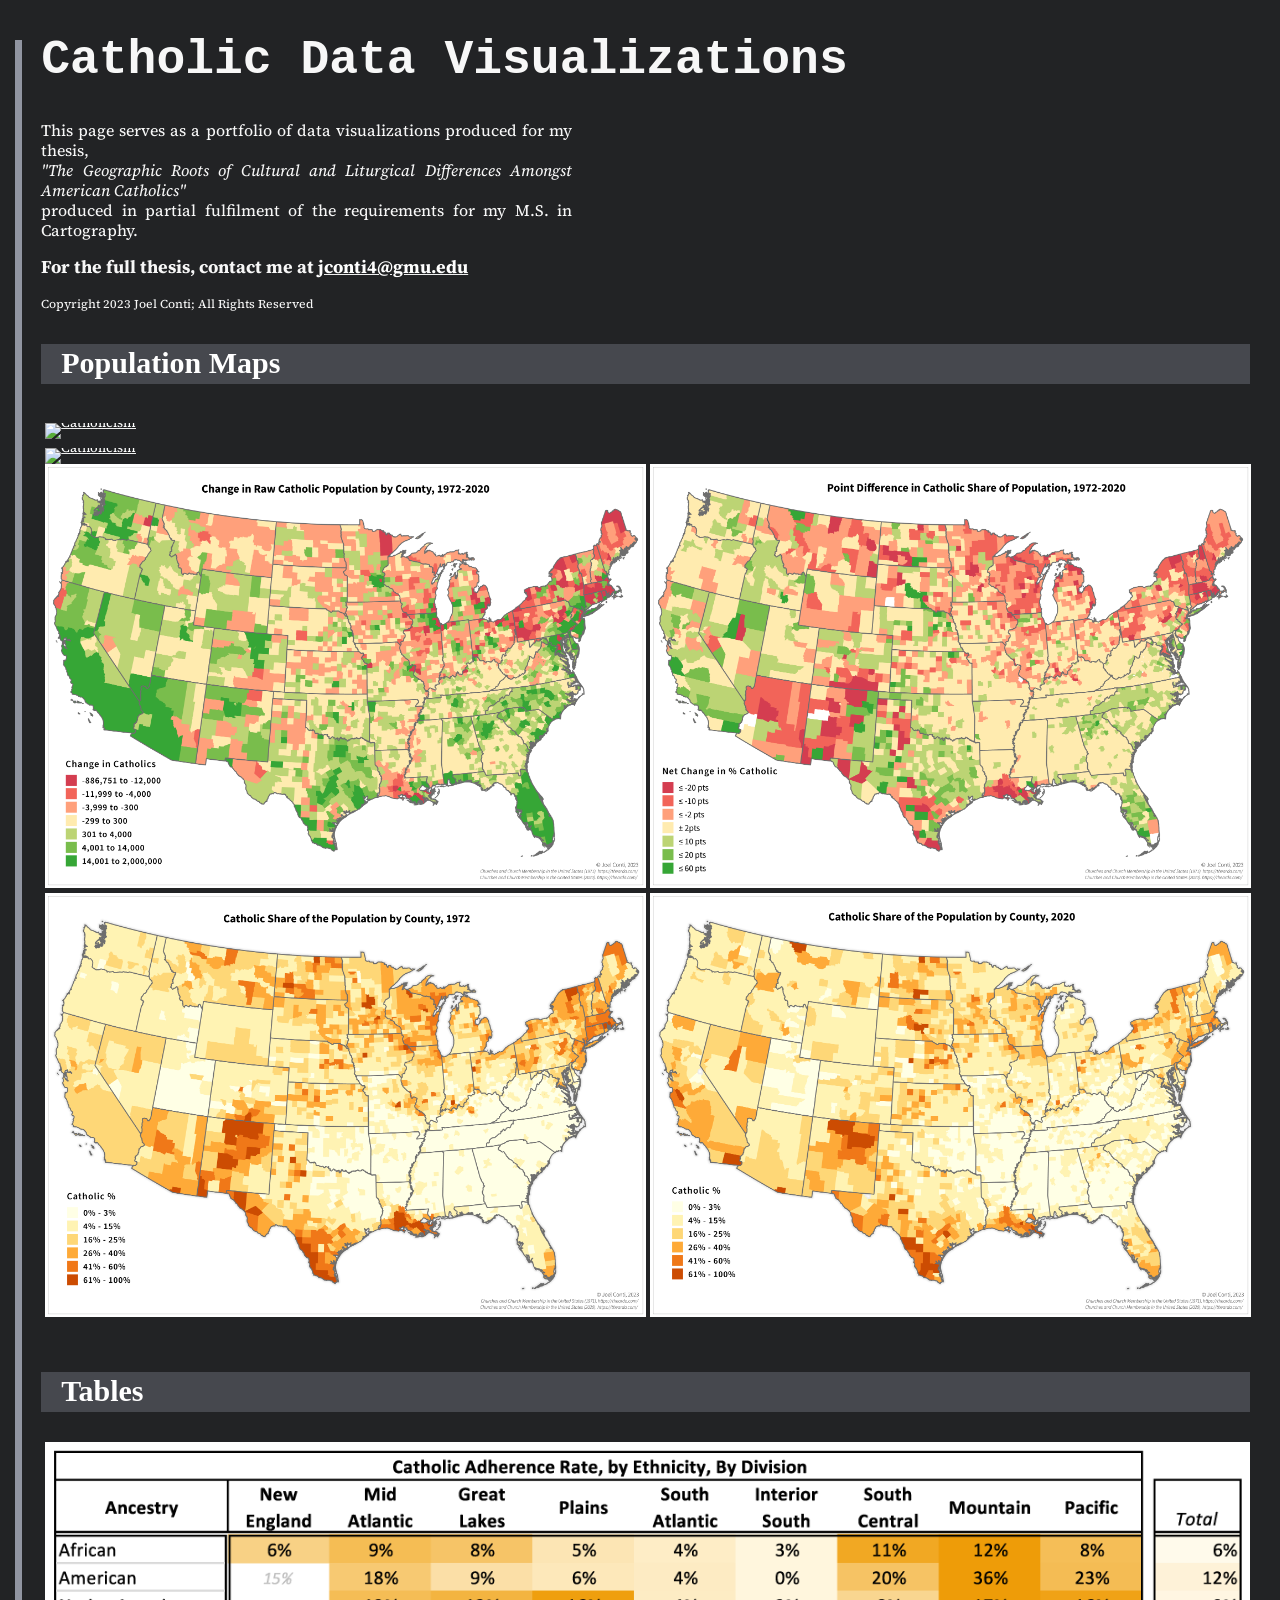
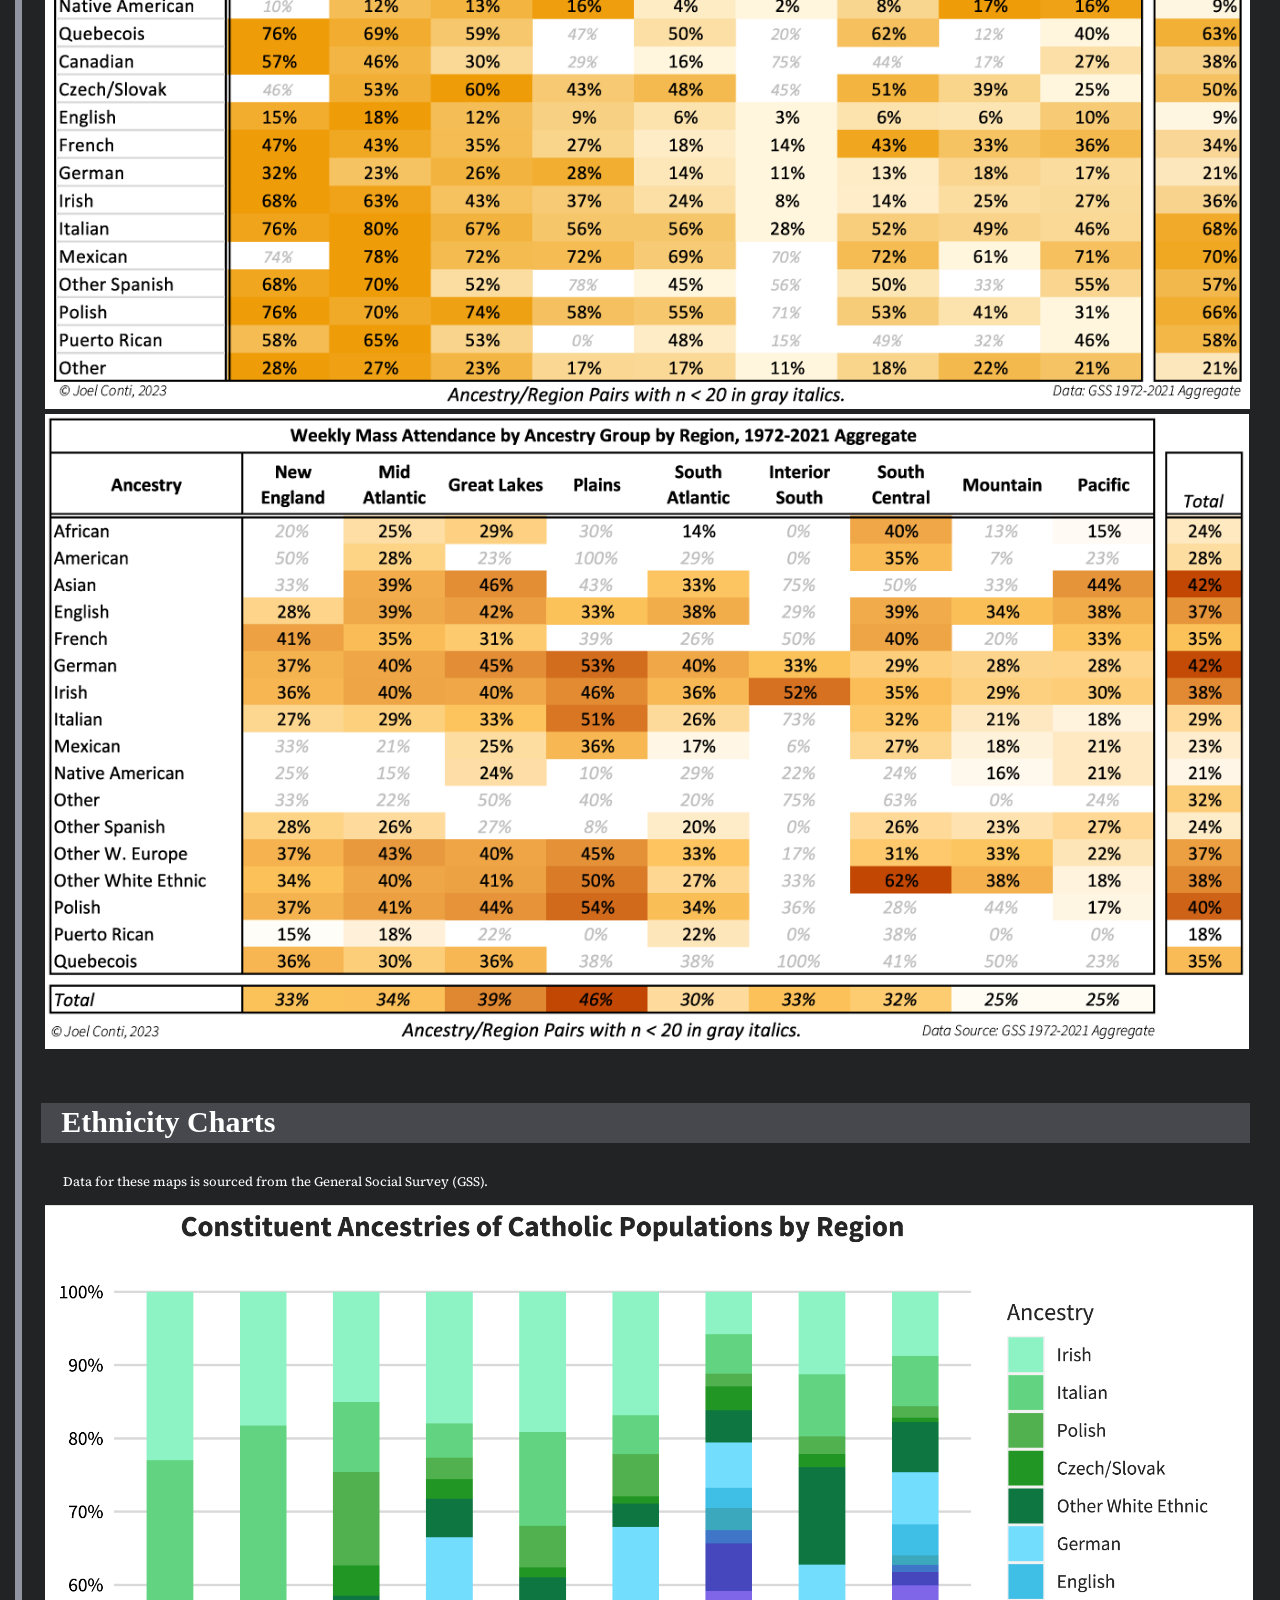
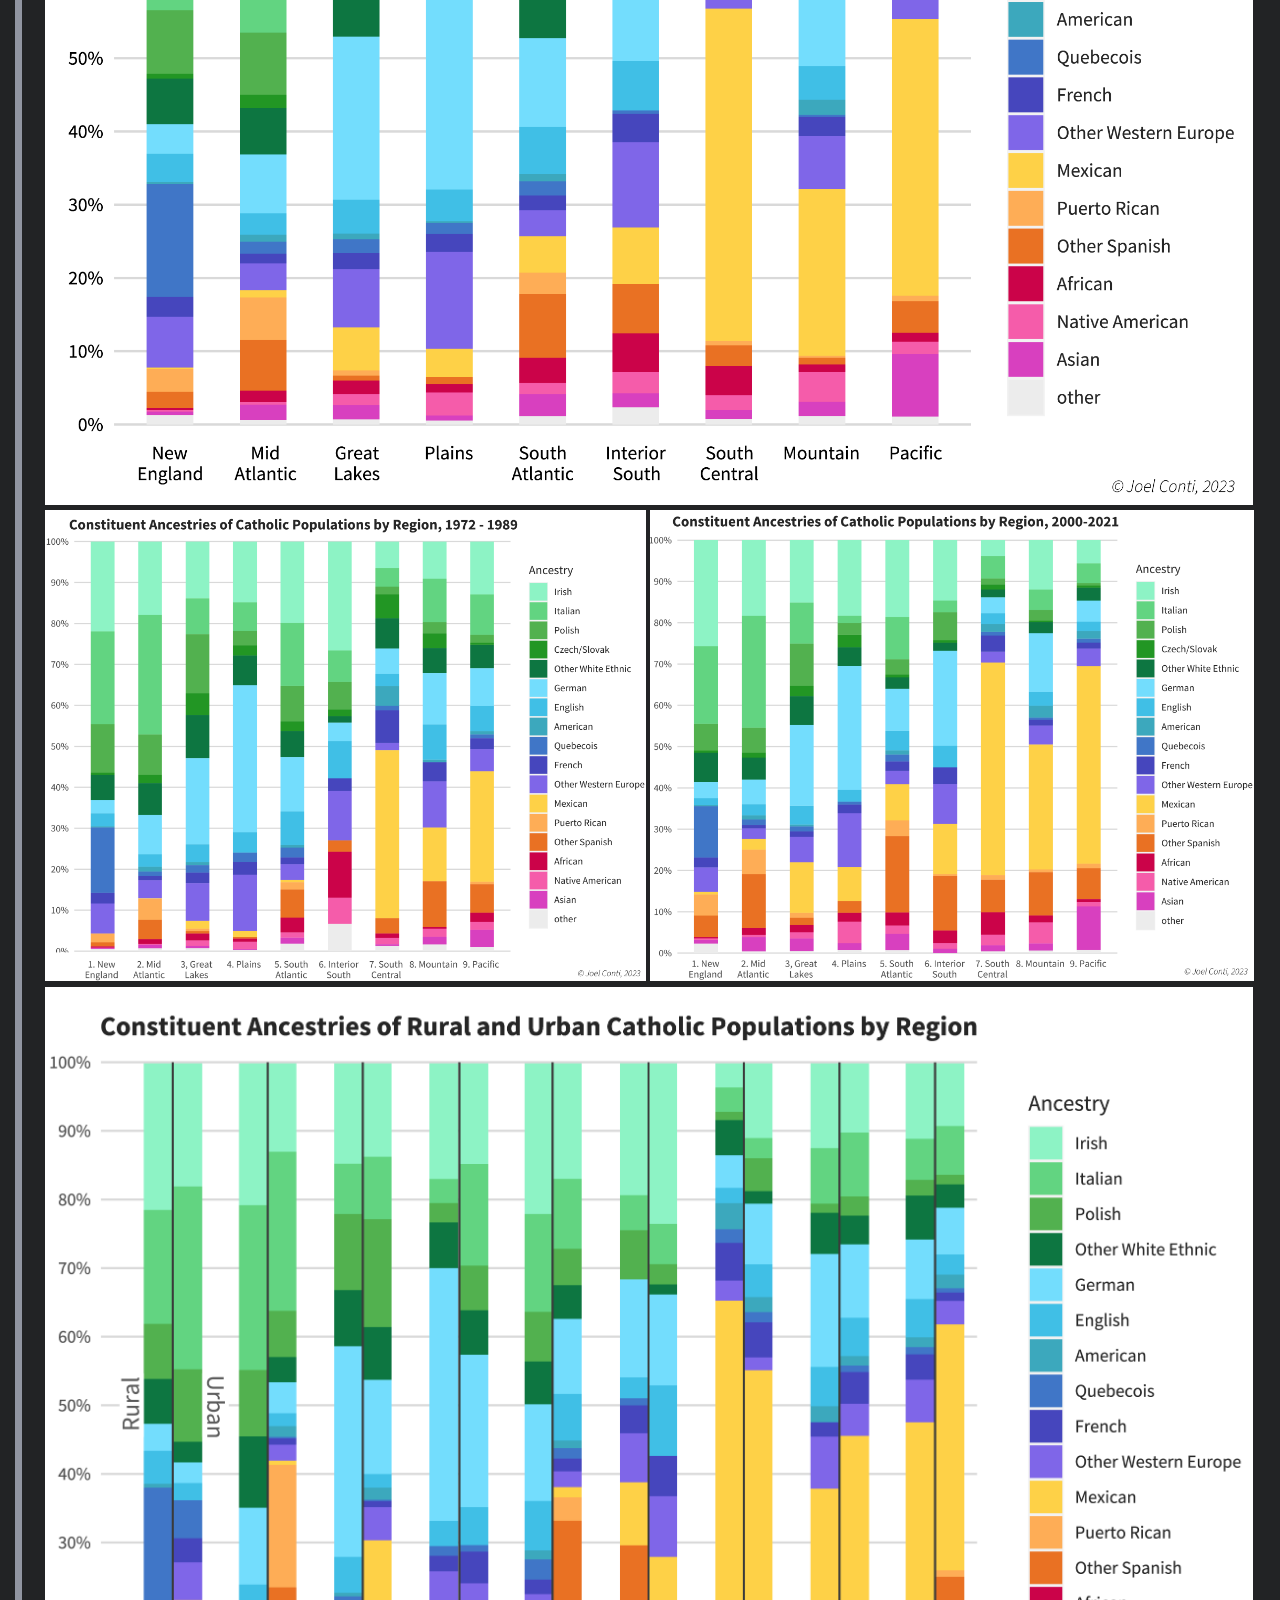
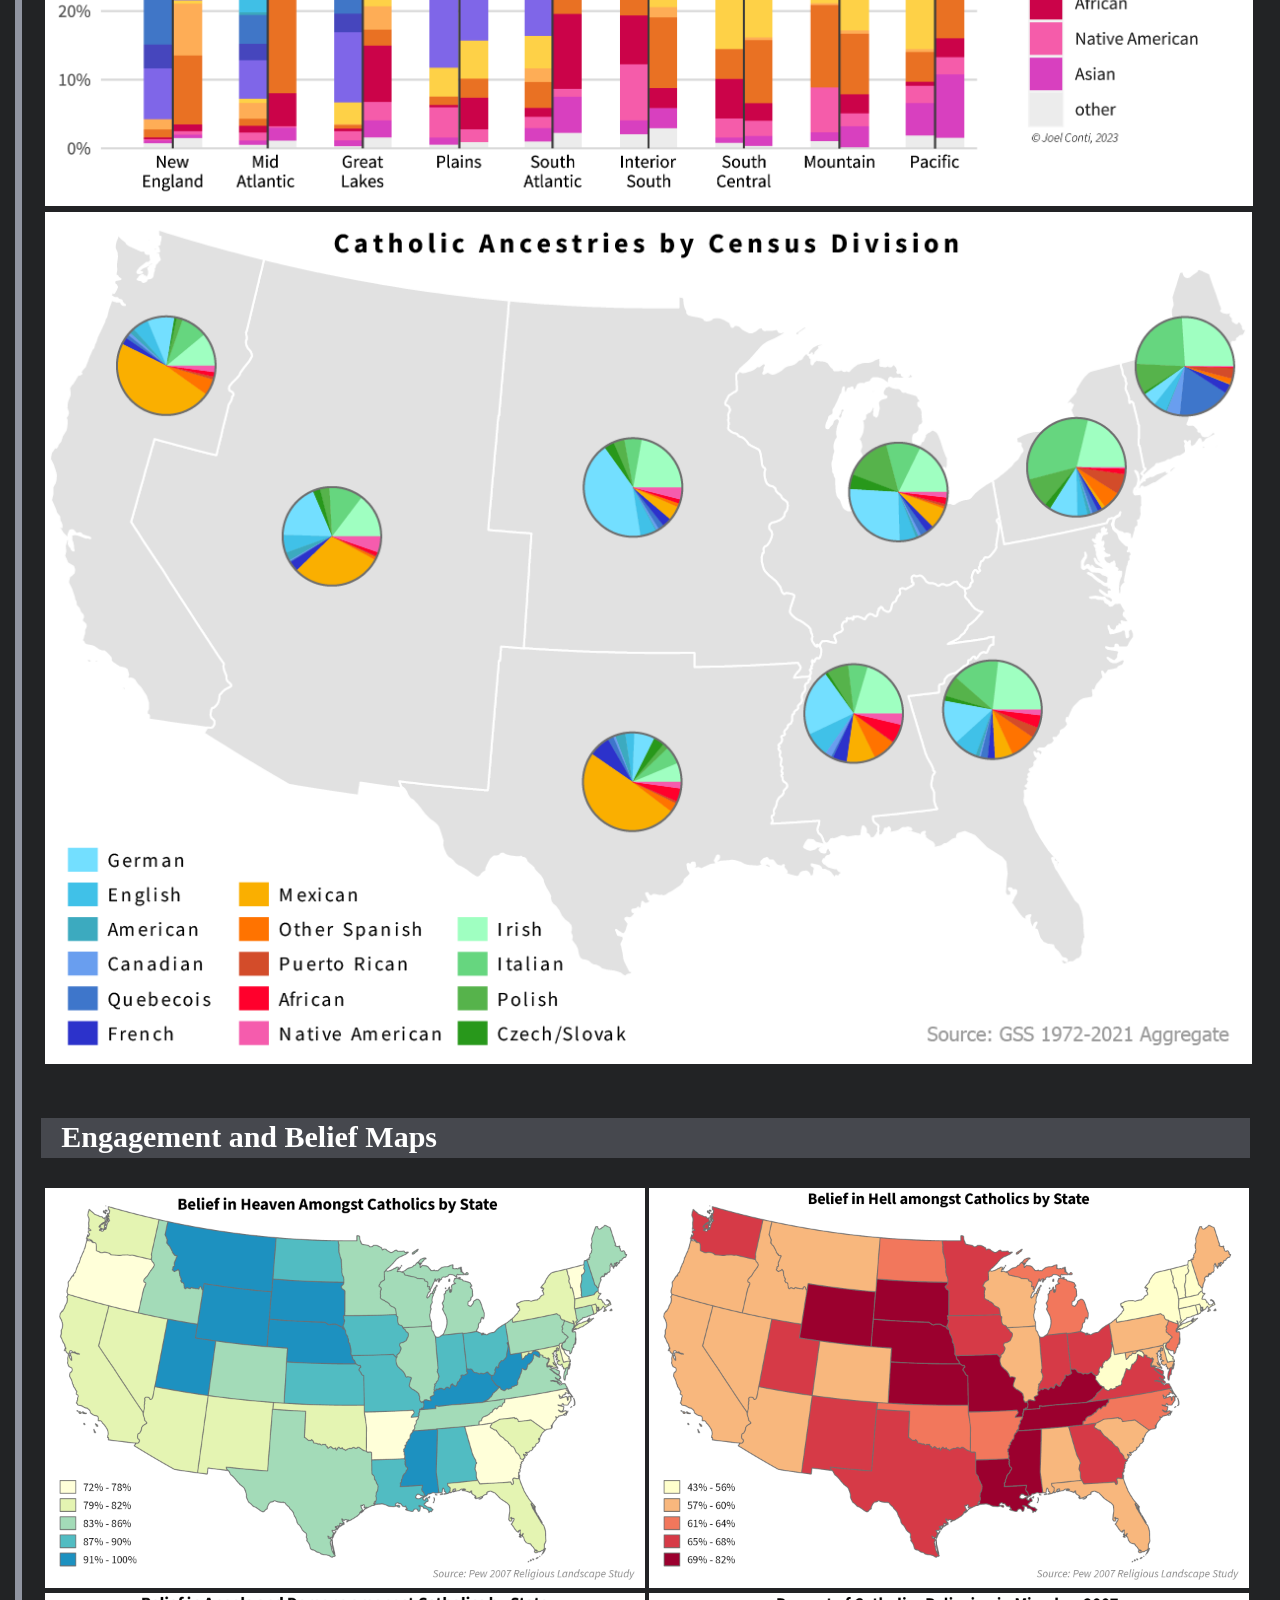
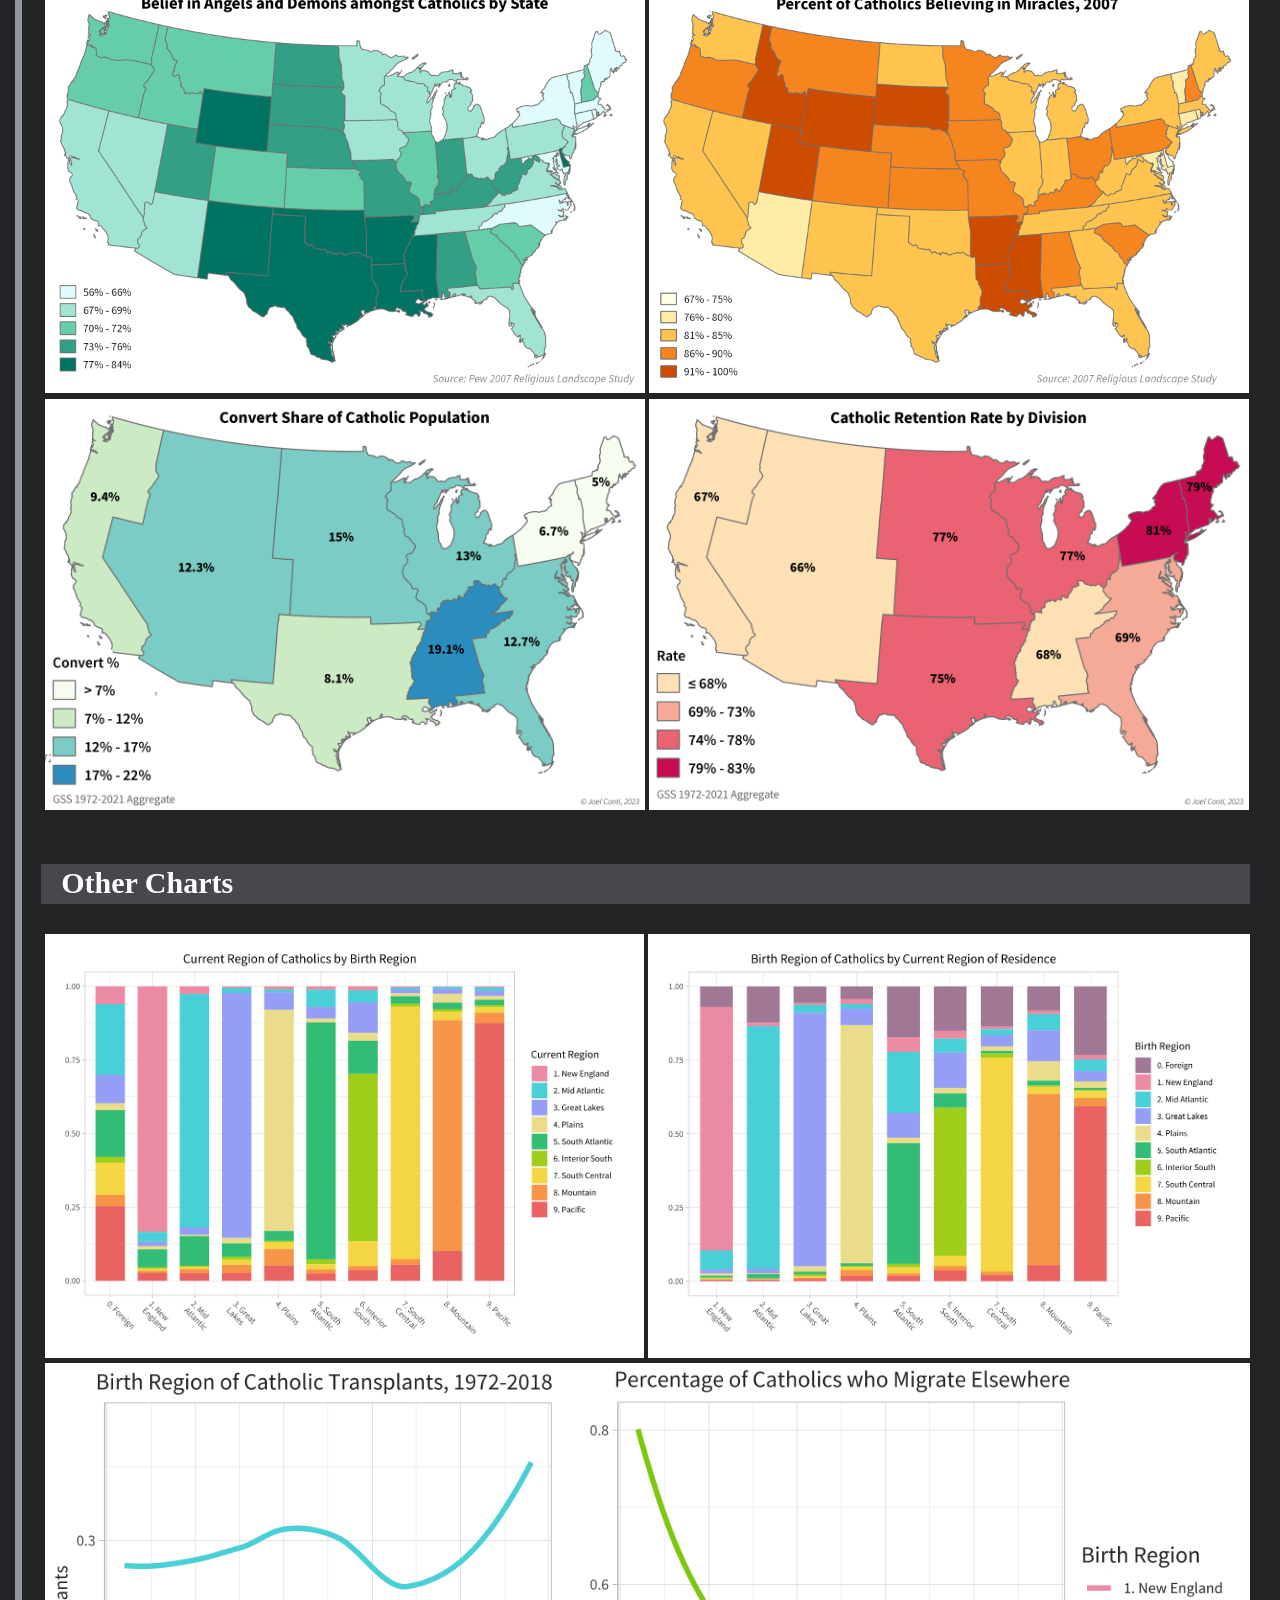
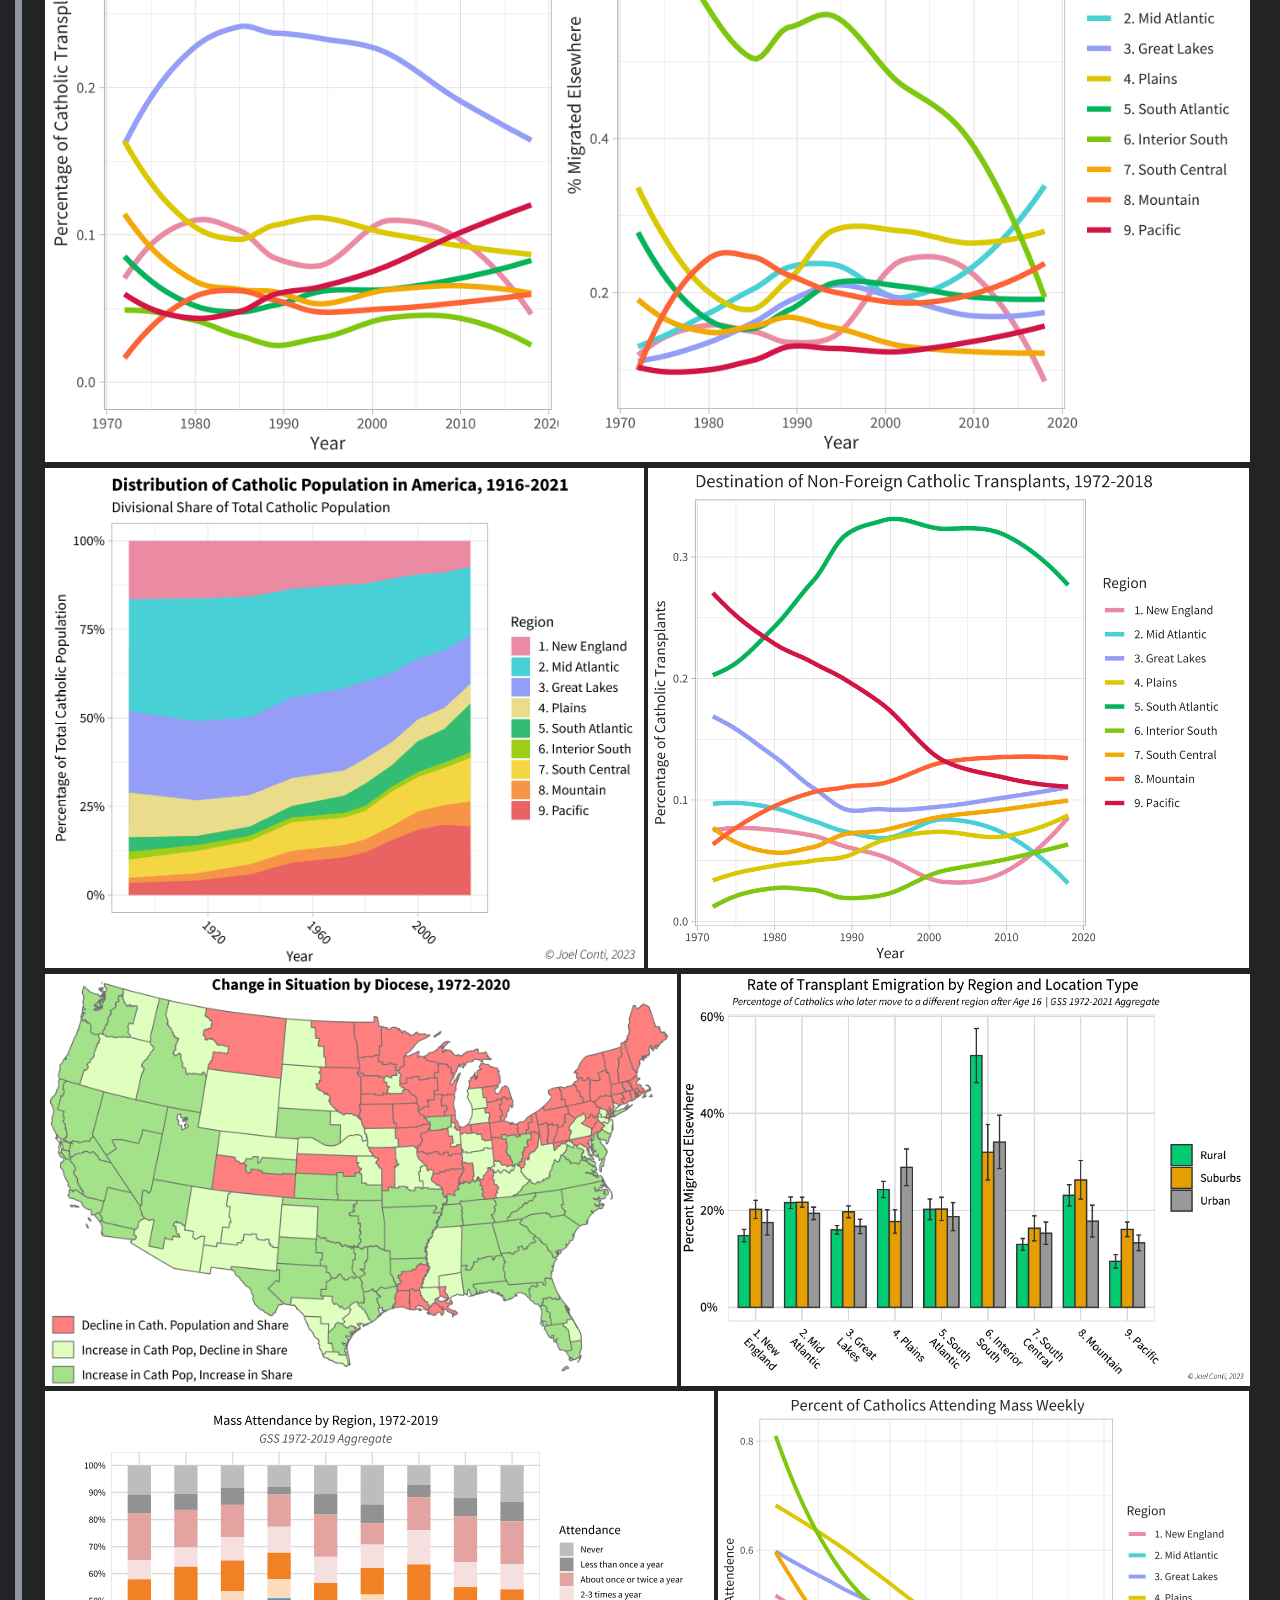
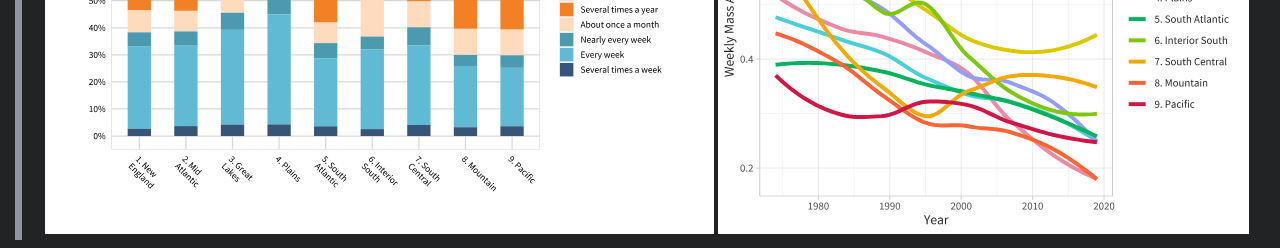
==== catholic.html @ 7e4c079e "Added Catholic Diagrams" ====
<!DOCTYPE html>
<html>
<head>
	<title>Joel Conti - Cartographic Projects</title>
	<link href="styles.css" rel="stylesheet" >
	<link href="https://fonts.googleapis.com/css?family=Oswald" rel="stylesheet">
	<link href="https://fonts.googleapis.com/css?family=Share+Tech+Mono&display=swap" rel="stylesheet"> 
	<link href="https://fonts.googleapis.com/css2?family=Source+Code+Pro&display=swap" rel="stylesheet"> 
	<link href="https://fonts.googleapis.com/css2?family=Roboto+Mono&display=swap" rel="stylesheet">
	<link href="https://fonts.googleapis.com/css2?family=Source+Serif+Pro" rel="stylesheet">
<style>
	body {
        font-family: 'Source Serif Pro', serif;
      }
</style>
</head>
<body>

<h2>Catholic Data Visualizations</h2>
<div style = "padding-right: 700px;	font-size: 16px; line-height: 1.25;">This page serves as a portfolio of data visualizations produced for my thesis, <br><i>"The Geographic Roots of Cultural and Liturgical Differences Amongst American Catholics"</i><br>produced in partial fulfilment of the requirements for my M.S. in Cartography. </div>
<br>
<div style = "padding-right: 800px;	font-size: 18px;"><b>For the full thesis, contact me at <a href = "mailto: jconti4@gmu.edu">jconti4@gmu.edu</a></b></div>
<br>
<div style = "padding-right: 800px;	font-size: 12px;">Copyright 2023 Joel Conti; All Rights Reserved</div>


<h3>Population Maps</h3>
<div class="PortfolioGallery2">
	<div class="row">
		<div class="column">
			<div class="image"><a target="_blank" href="maps/Catholic_1.png">
			<img src="maps/Catholic_1.png" alt="Catholicism" height="803">
			</a></div></div>
	</div>
	<div class="row">
		<div class="column">
			<div class="image"><a target="_blank" href="maps/Catholic_2.png">
			<img src="maps/Catholic_2.png" alt="Catholicism" height="803">
			</a></div></div>
	</div>
	<div class="row">
		<div class="column">
			<div class="image"><a target="_blank" href="catholicism/PopChange.png">
			<img src="catholicism/PopChange.png" alt="Catholicism" height="424">
			</a></div></div>
		<div class="column">
			<div class="image"><a target="_blank" href="catholicism/SharePointChange.png">
			<img src="catholicism/SharePointChange.png" alt="Catholicism" height="424">
			</a></div></div>
	</div>
	<div class="row">
		<div class="column">
			<div class="image"><a target="_blank" href="catholicism/CathPop1972.png">
			<img src="catholicism/CathPop1972.png" alt="Catholicism" height="424">
			</a></div></div>
		<div class="column">
			<div class="image"><a target="_blank" href="catholicism/CathPop2020.png">
			<img src="catholicism/CathPop2020.png" alt="Catholicism" height="424">
			</a></div></div>
	</div>
</div>

<br>

<h3>Tables</h3>
<div class="PortfolioGallery2">
	<!--
		<div class="row">
			<div class="column">
				<div class="image"><a target="_blank" href="catholicism/Adherance_Table_2.png">
				<img src="catholicism/Adherance_Table_2.png" alt="Catholicism" height="569">
				</a></div></div>
		</div>
	//-->
	<div class="row">
		<div class="column">
			<div class="image"><a target="_blank" href="catholicism/Adherance_Table.png">
			<img src="catholicism/Adherance_Table.png" alt="Catholicism" height="567">
			</a></div></div>
	</div>
	<div class="row">
		<div class="column">
			<div class="image"><a target="_blank" href="catholicism/Attendance_Table.png">
			<img src="catholicism/Attendance_Table.png" alt="Catholicism" height="635">
			</a></div></div>
	</div>
</div>

<br>

<h3>Ethnicity Charts </h3>
<p>Data for these maps is sourced from the General Social Survey (GSS).

<div class = "PortfolioGallery2">
	<div class="row">
		<div class="column">
			<div class="image"><a target="_blank" href="catholicism/Ancestry_Total.png">
			<img src="catholicism/Ancestry_Total.png" alt="Catholicism" height="900">
			</a></div></div>
	</div>
	<div class="row">
		<div class="column">
			<div class="image"><a target="_blank" href="catholicism/Ancestry_Historic.png">
			<img src="catholicism/Ancestry_Historic.png" alt="Catholicism" height="471">
			</a></div></div>
		<div class="column">
			<div class="image"><a target="_blank" href="catholicism/Ancestry_Modern.png">
			<img src="catholicism/Ancestry_Modern.png" alt="Catholicism" height="471">
			</a></div></div>
	</div>
	<div class="row">
		<div class="column">
			<div class="image"><a target="_blank" href="catholicism/AncestryUrbanRural.png">
			<img src="catholicism/AncestryUrbanRural.png" alt="Catholicism" height="819">
			</a></div></div>
	</div>
	<div class="row">
		<div class="column">
			<div class="image"><a target="_blank" href="catholicism/Ancestry_Map.png">
			<img src="catholicism/Ancestry_Map.png" alt="Catholicism" height="852">
			</a></div></div>
	</div>

<br>
<h3>Engagement and Belief Maps </h3>

<div class = "PortfolioGallery2">

	<div class="row">
		<div class="column">
			<div class="image"><a target="_blank" href="catholicism/Heaven.png">
			<img src="catholicism/Heaven.png" alt="Catholicism" height="400">
			</a></div></div>
		<div class="column">
			<div class="image"><a target="_blank" href="catholicism/Hell.png">
			<img src="catholicism/Hell.png" alt="Catholicism" height="400">
			</a></div></div>
	</div>
	<div class="row">
		<div class="column">
			<div class="image"><a target="_blank" href="catholicism/Spirits.png">
			<img src="catholicism/Spirits.png" alt="Catholicism" height="400">
			</a></div></div>
		<div class="column">
			<div class="image"><a target="_blank" href="catholicism/Miracles.png">
			<img src="catholicism/Miracles.png" alt="Catholicism" height="400">
			</a></div></div>
	</div>
		<div class="row">
		<div class="column">
			<div class="image"><a target="_blank" href="catholicism/Convert.png">
			<img src="catholicism/Convert.png" alt="Catholicism" height="411">
			</a></div></div>
		<div class="column">
			<div class="image"><a target="_blank" href="catholicism/RetentionRate.png"> 	
			<img src="catholicism/RetentionRate.png" alt="Catholicism" height="411">
			</a></div></div>
	</div>

</div>

<br>

<h3>Other Charts</h3>

<div class = "PortfolioGallery2">
	<div class="row">
			<div class="column">
				<div class="image"><a target="_blank" href="catholicism/DestinationRegion.png">
				<img src="catholicism/DestinationRegion.png" alt="Catholicism" height="424">
				</a></div></div>
			<div class="column">
				<div class="image"><a target="_blank" href="catholicism/OriginRegion.png">
				<img src="catholicism/OriginRegion.png" alt="Catholicism" height="424">
				</a></div></div>
	</div>
	<div class="row">
		<div class="column">
			<div class="image"><a target="_blank" href="catholicism/AbandonCombined.png">
			<img src="catholicism/AbandonCombined.png" alt="Catholicism" height="699">
			</a></div></div>
		</div>
	<div class="row">
			<div class="column">
				<div class="image"><a target="_blank" href="catholicism/DivisionalShare.png">
				<img src="catholicism/DivisionalShare.png" alt="Catholicism" height="500">
				</a></div></div>
			<div class="column">
				<div class="image"><a target="_blank" href="catholicism/DestinationYearly.png">
				<img src="catholicism/DestinationYearly.png" alt="Catholicism" height="500">
				</a></div></div>
	</div>
	<div class="row">
			<div class="column">
				<div class="image"><a target="_blank" href="catholicism/DioceseSituation.png">
				<img src="catholicism/DioceseSituation.png" alt="Catholicism" height="412">
				</a></div></div>
			<div class="column">
				<div class="image"><a target="_blank" href="catholicism/AbandonLocation.png">
				<img src="catholicism/AbandonLocation.png" alt="Catholicism" height="412">
				</a></div></div>
		</div>
	<div class="row">
			<div class="column">
				<div class="image"><a target="_blank" href="catholicism/AttendRegion.svg">
				<img src="catholicism/AttendRegion.svg" alt="Catholicism" height="443">
				</a></div></div>
			<div class="column">
				<div class="image"><a target="_blank" href="catholicism/AttendWeeklyYearly.svg">
				<img src="catholicism/AttendWeeklyYearly.svg" alt="Catholicism" height="443">
				</a></div></div>
			</div>

</div>














</body>
</html>
---- styles.css ----
body {
	font-family: "source code pro";

	text-align: justify;
	text-justify: inter-word;
  	background: #222325;
	color: #f7f7f7;
	font-size: 13px;
	font-style: normal;
	font-weight: 450;
	line-height: 18.5714px;
	margin-left: 350px;
	padding-left: 1.5%;
	border-left: 7px solid #9195a1;
}

div.Portfolio {
	margin-left: 10%;
}

p {	
	margin-left: 22px;
	margin-right: 300px;
}

p.ImageCaption {
	margin-left: 0px;
	margin-right: 0px;
	text-align: center;
	line-height: 0px;
	font-style: italic;
}
h1 {
	font-family: 'agency fb', monospace;
	line-height: 40px;
	font-size: 35px;
	font-style: normal;
}

h2 {
	font-family: 'agency fb', monospace;
	font-style: normal;
	font-weight: 800px;
	font-size: 48px;
	font-style: normal;
	line-height: 40px;
	margin-right: 301px;
}

h3 {
	font-family: 'agency fb';
	font-style: normal;
	line-height: 18px;
	font-size: 30px;
	color: #ffffff;
	background: #46484e;
	height: 24px;
	padding-left: 20px;
	padding-top: 10px;
	padding-bottom: 6px;
	margin-right: 301px;
}

h4 {
	font-family: 'Share Tech Mono';
	font-style: normal;
	font-weight: 400;
	line-height: 15px;
	font-size: 17.5px;
	text-align: left;
	color: #ffffff;
	margin-top: 28px;
	margin-bottom: 0px;
}

h4.first {
	font-family: 'Share Tech Mono';
	line-height: 15px;
	font-size: 17.5px;
	color: #ffffff;
	margin-top: 0px;
	margin-bottom: 0px;
}

h5 {
	font-family: 'Share Tech Mono';
	font-size:16px;
	font-weight: 400;
	margin-bottom: 3px;
	margin-top:5px;
}

a {
	line-height: 0px;
	color: #ffffff;
	text-decoration-color: #efefef;
}

a:visted {
	color: #ffffff;
}

a.h3 {
	font-family: "source code pro";
	line-height: 18px;
	font-size: 23px;
}

ul {
	margin-top: 5px;
	margin-bottom: 0px;
	padding-top: 5px;
	padding-bottom: 5px;
	padding-left: 34px;
	border-left: 5px solid #9195a1;
}

ul.nextgen {
	padding-left: 20px;
	border-left: 0px;
}

ul.indentedlist {
	margin-left: 5%;
}

div.list {
	padding-top: 0.1px;
	padding-bottom: 5px;
	padding-left: 1%;
	margin-left: 2.5%;
	font-size: 12px;
	font-style: normal;
	font-family: "source code pro";	
	font-weight: 400;
	line-height: 18.5714px;
}

div.nextgenBox {
	margin-left:0px;
	padding-left:0px;
	margin-bottom:10px;
}

.column {
  float: left;
  padding-left: 4px;
}

div.PortfolioGallery {
	margin-left:20px
}

/* Clear floats after the columns */
.row:after {
  content: "";
  display: table;
  clear: both;
}

div.gallery {
	  margin: 5px;
	  border: 1px solid #ccc;
	  float: left;
	  width: 180px;
	}

	div.gallery:hover {
	  border: 1px solid #777;
	}

	div.gallery img {
	  width: 100%;
	  height: auto;
	}

	div.desc {
	  padding: 15px;
	  text-align: center;
}

div.nextgenBox > div.row > div.column {
	column-width: 123px;
	padding-left: 0px;

}

div.nextgenBox > div.row > div.column > p {
	margin: 0px;
	padding-left:0px;
	padding-top:2px;

}

div.nextgenBox > div.row > div.column > ul {
	margin: 0px;
	margin-top:5px;
	padding-top:0px;
	border-left: 3px solid #9195a1;
	font-size: 12px;
	line-height:17px;
}

div.nextgenBox > div.row > div.column > ul {
	margin: 0px;
	margin-top:5px;
	padding-top:0px;
	border-left: 3px solid #9195a1;
	font-size: 12px;
	line-height:17px;
	margin-bottom:5px;
}

div.nextgenBox > div.row > div.column > ul > li > p {
	font-size: 12px;
	line-height:17px;
	margin:0px;
	margin-left:0px;
	text-decoration: underline;
}


div.nextgenBox > div.row > div.column > h5 {
		background: #46484e;
		margin-right: 10px;
		padding-left: 4px;
	}


{
  box-sizing: border-box;
}

/* Position the image container (needed to position the left and right arrows) */
.container {
  position: relative;
}

/* Hide the images by default */
.mySlides {
  display: none;
  height:625px;
}

/* Add a pointer when hovering over the thumbnail images */
.cursor {
  cursor: pointer;
}

/* Next & previous buttons */
.prev,
.next {
  cursor: pointer;
  position: absolute;
  top: 40%;
  width: auto;
  padding: 16px;
  margin-top: -50px;
  color: white;
  font-weight: bold;
  font-size: 20px;
  border-radius: 0 3px 3px 0;
  user-select: none;
  -webkit-user-select: none;
  background-color: rgba(0, 0, 0, 0.8);
}

/* Position the "next button" to the right */
.next {
  right: 0;
  border-radius: 3px 0 0 3px;
}

/* Number text (1/3 etc) */
.numbertext {
  color: #f2f2f2;
  font-size: 12px;
  padding: 8px 12px;
  position: absolute;
  top: 0;
}

/* Container for image text */
.caption-container {
  text-align: center;
  background-color: #222;
  padding: 2px 16px;
  color: white;
}


@media screen and (max-width: 1440px) {
	body {
		margin-left: 50px;
	}
	p {
		margin-right: 145px;
	}
	h3 {
		margin-right: 145px;
	}
}

@media screen and (max-width: 1280px) {
	body {
		margin-left: 15px;
	}
	p {
		margin-right: 22px;
	}
	h3 {
		margin-right: 22px;
}
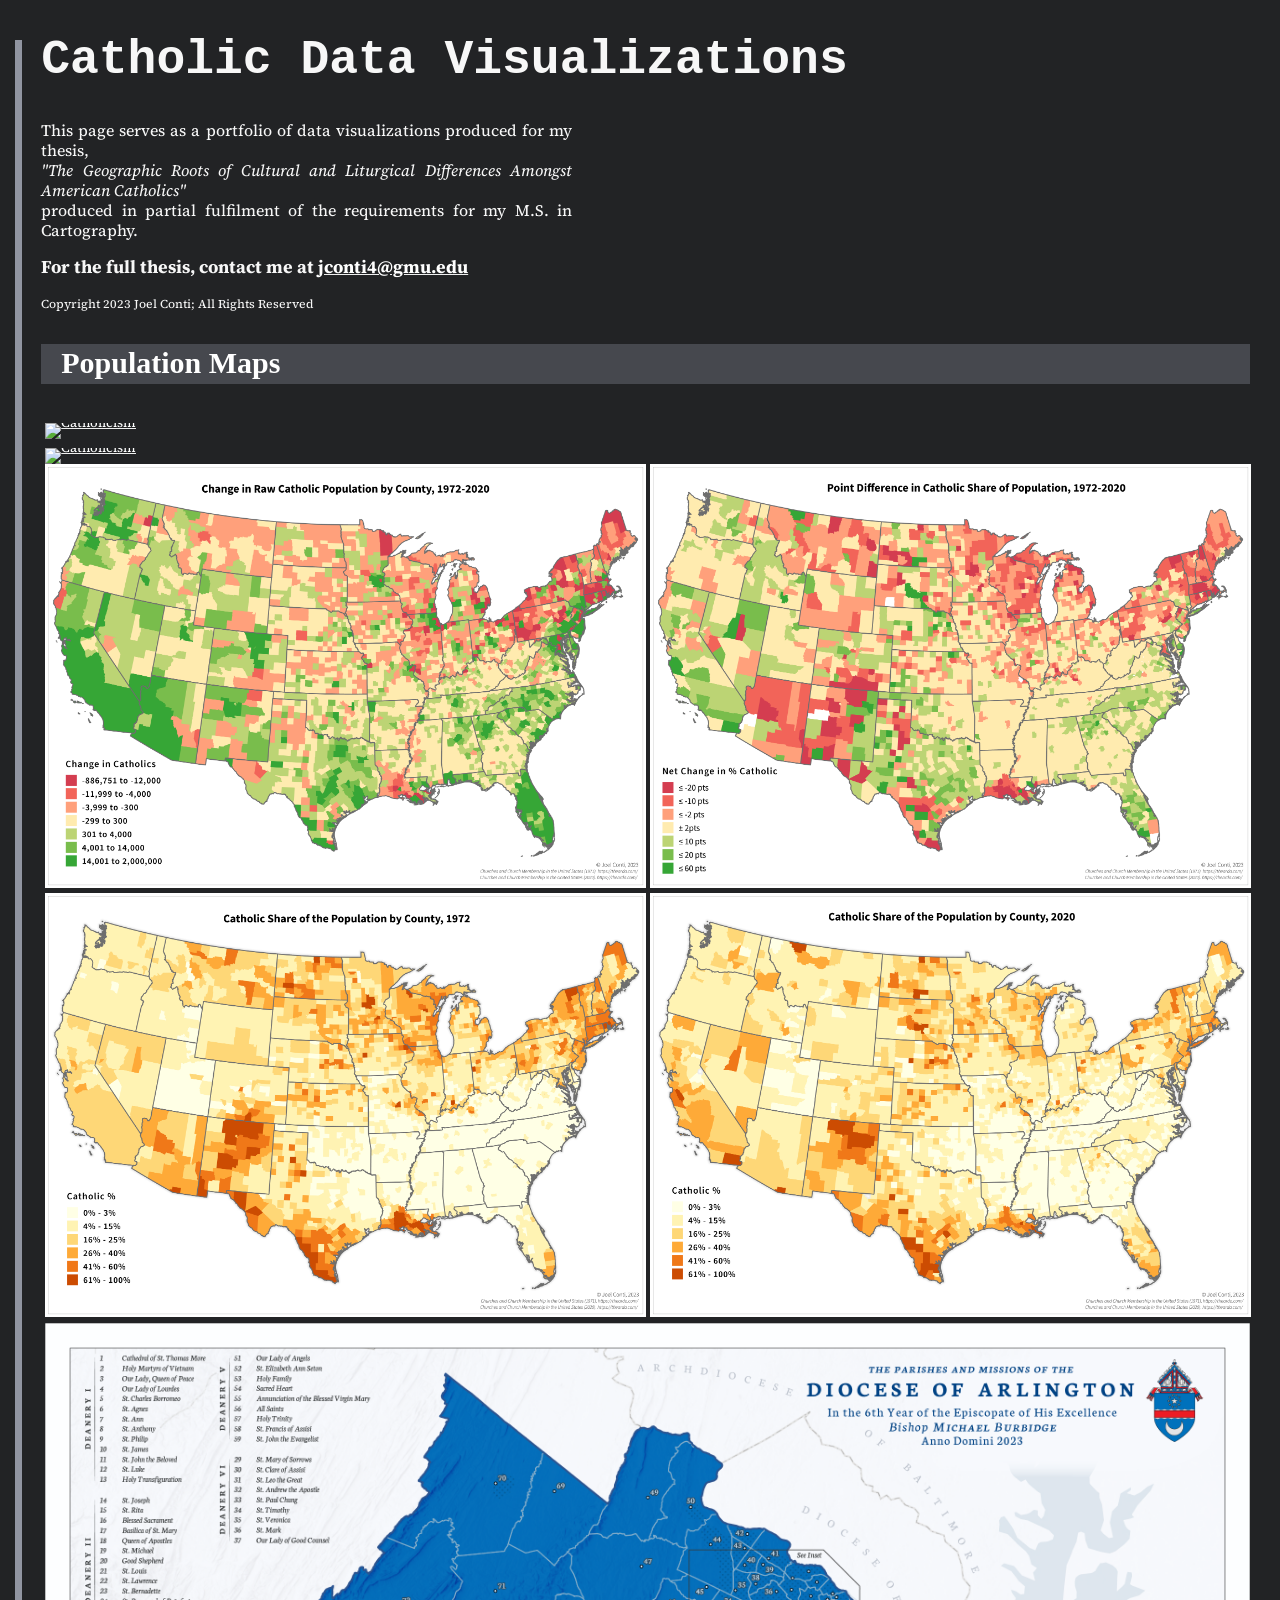
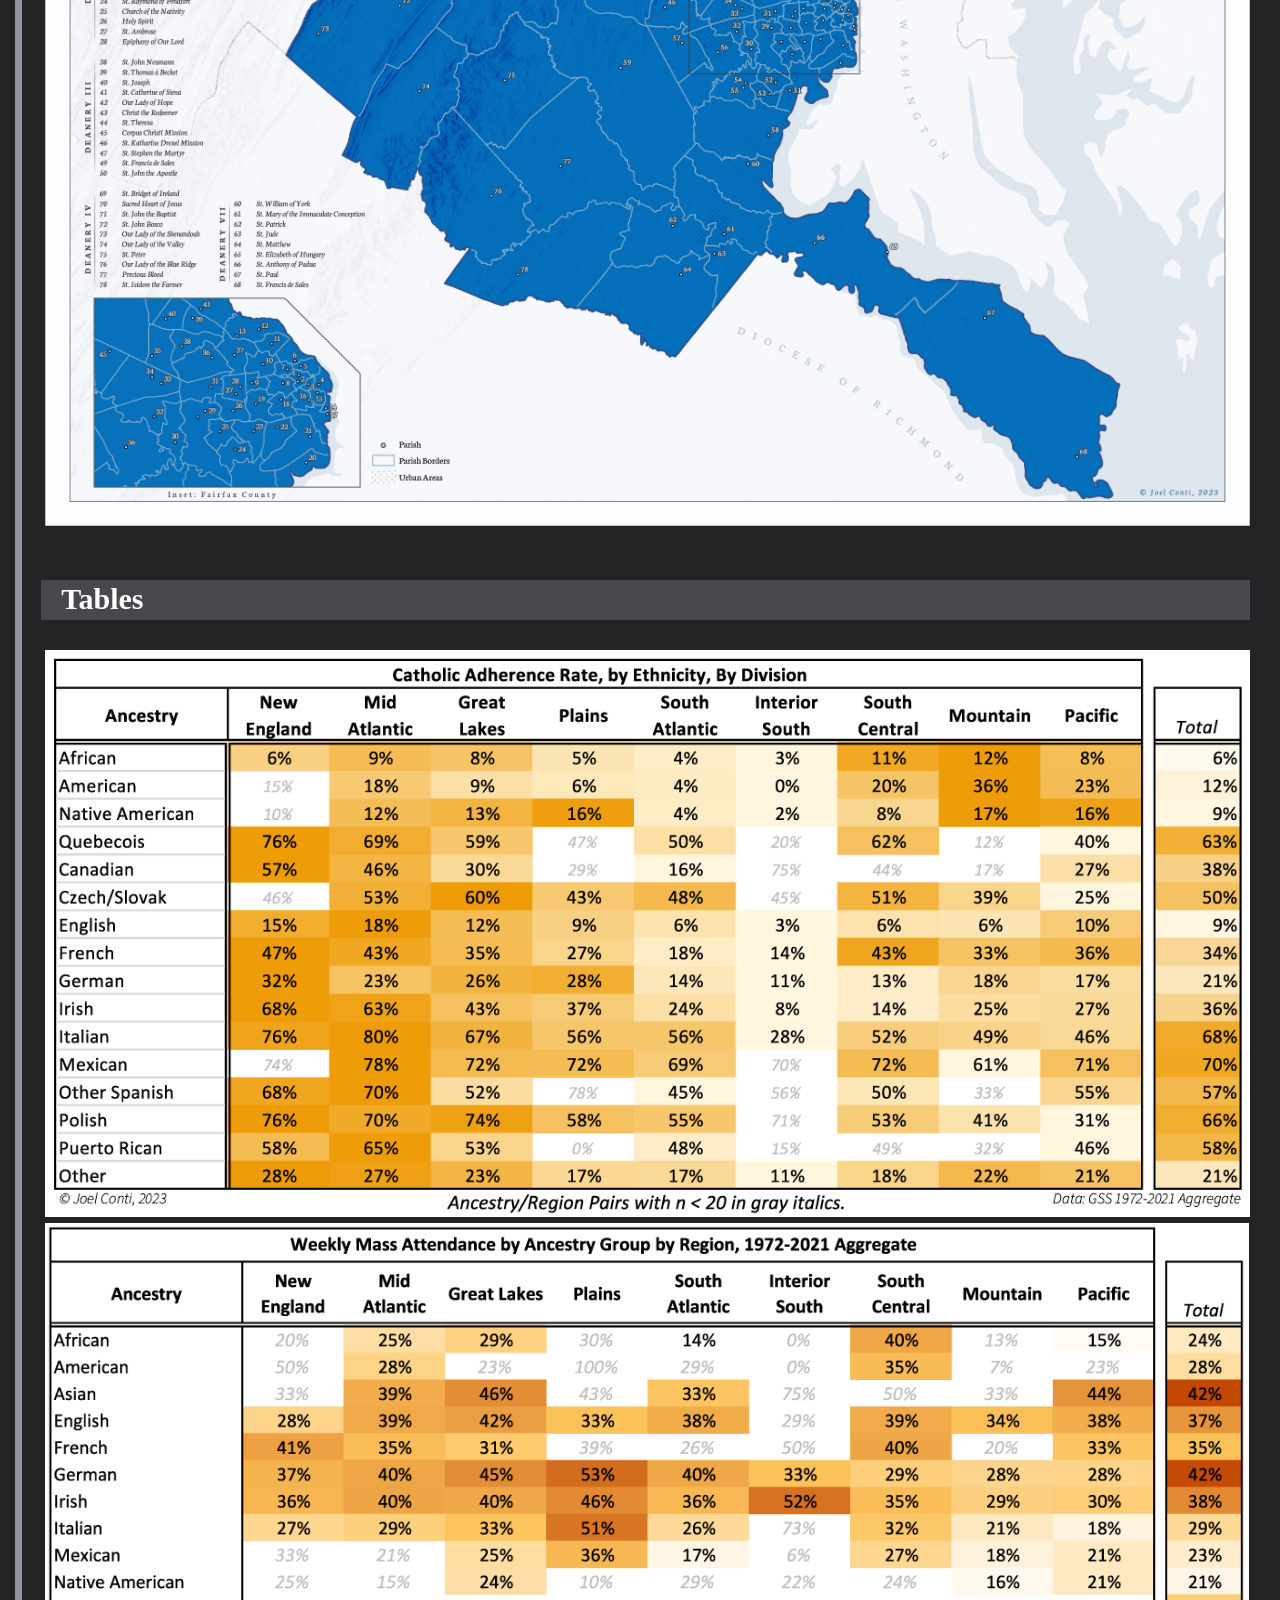
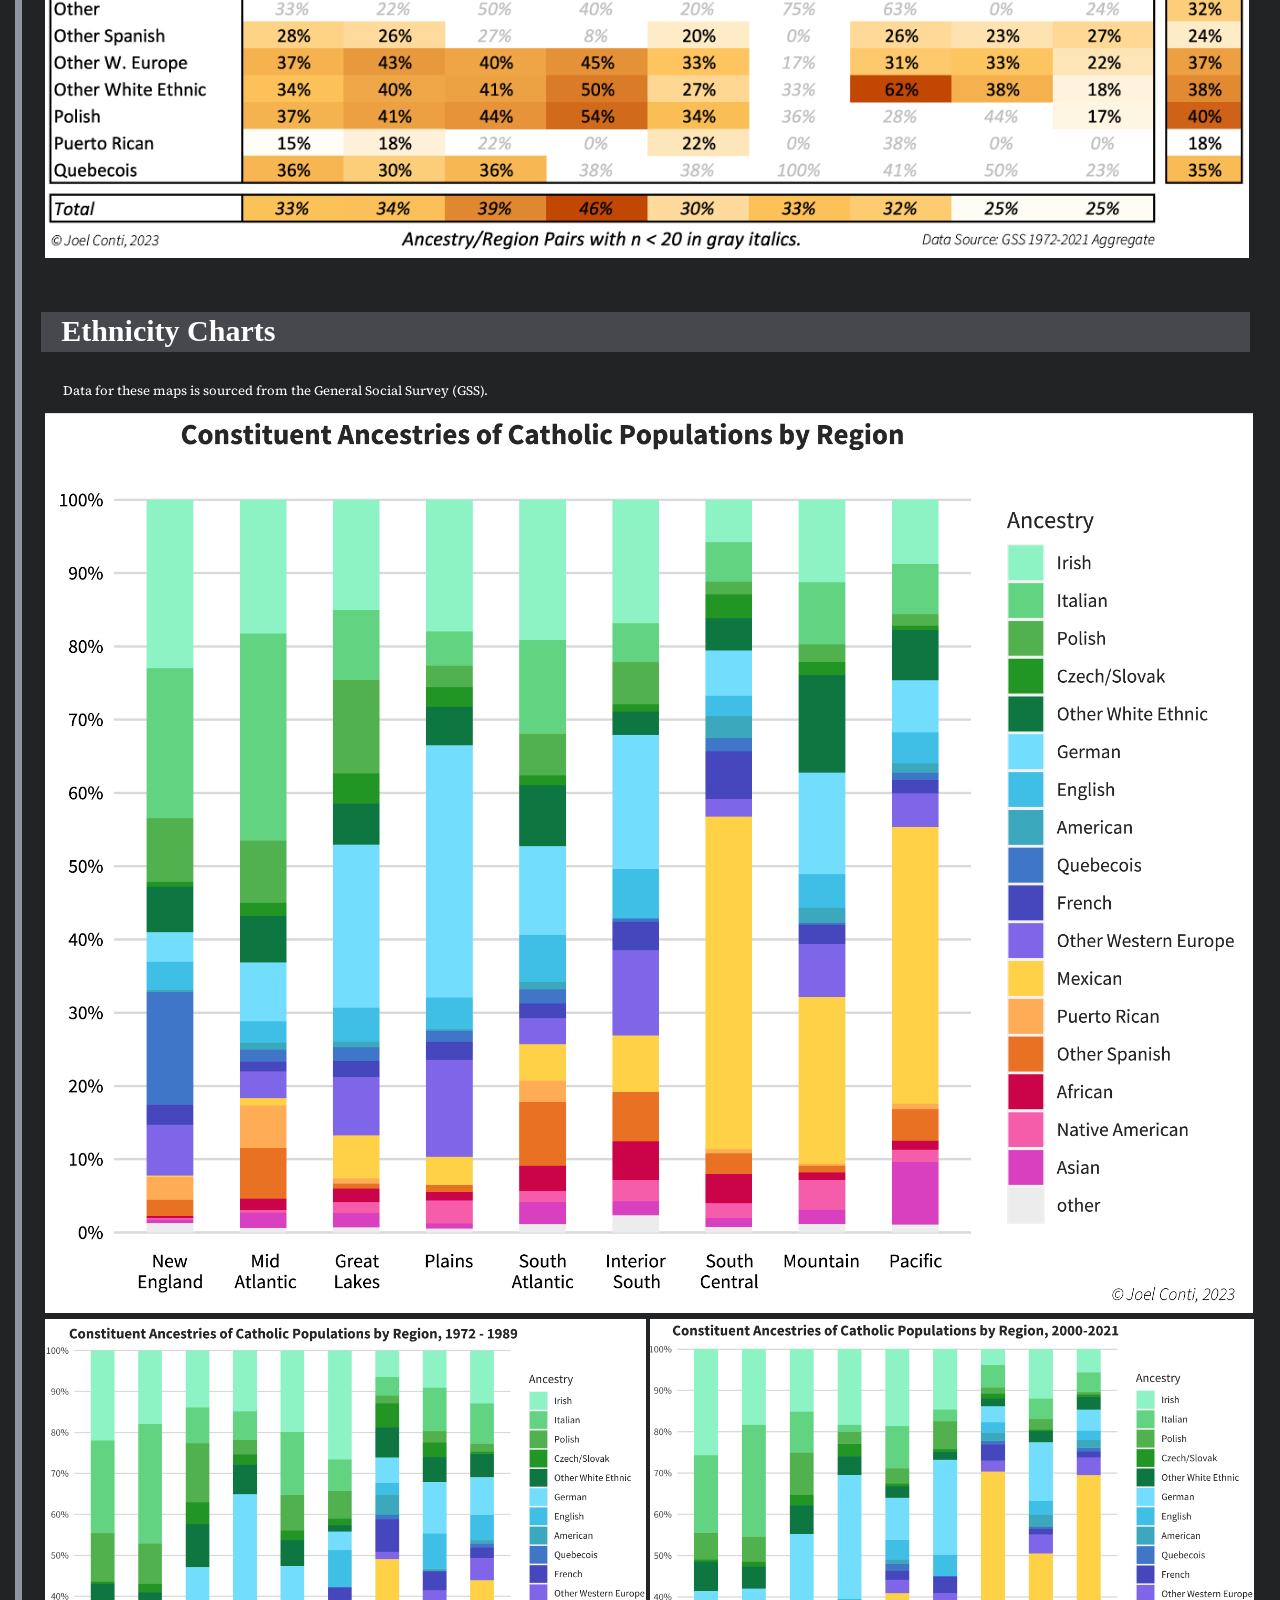
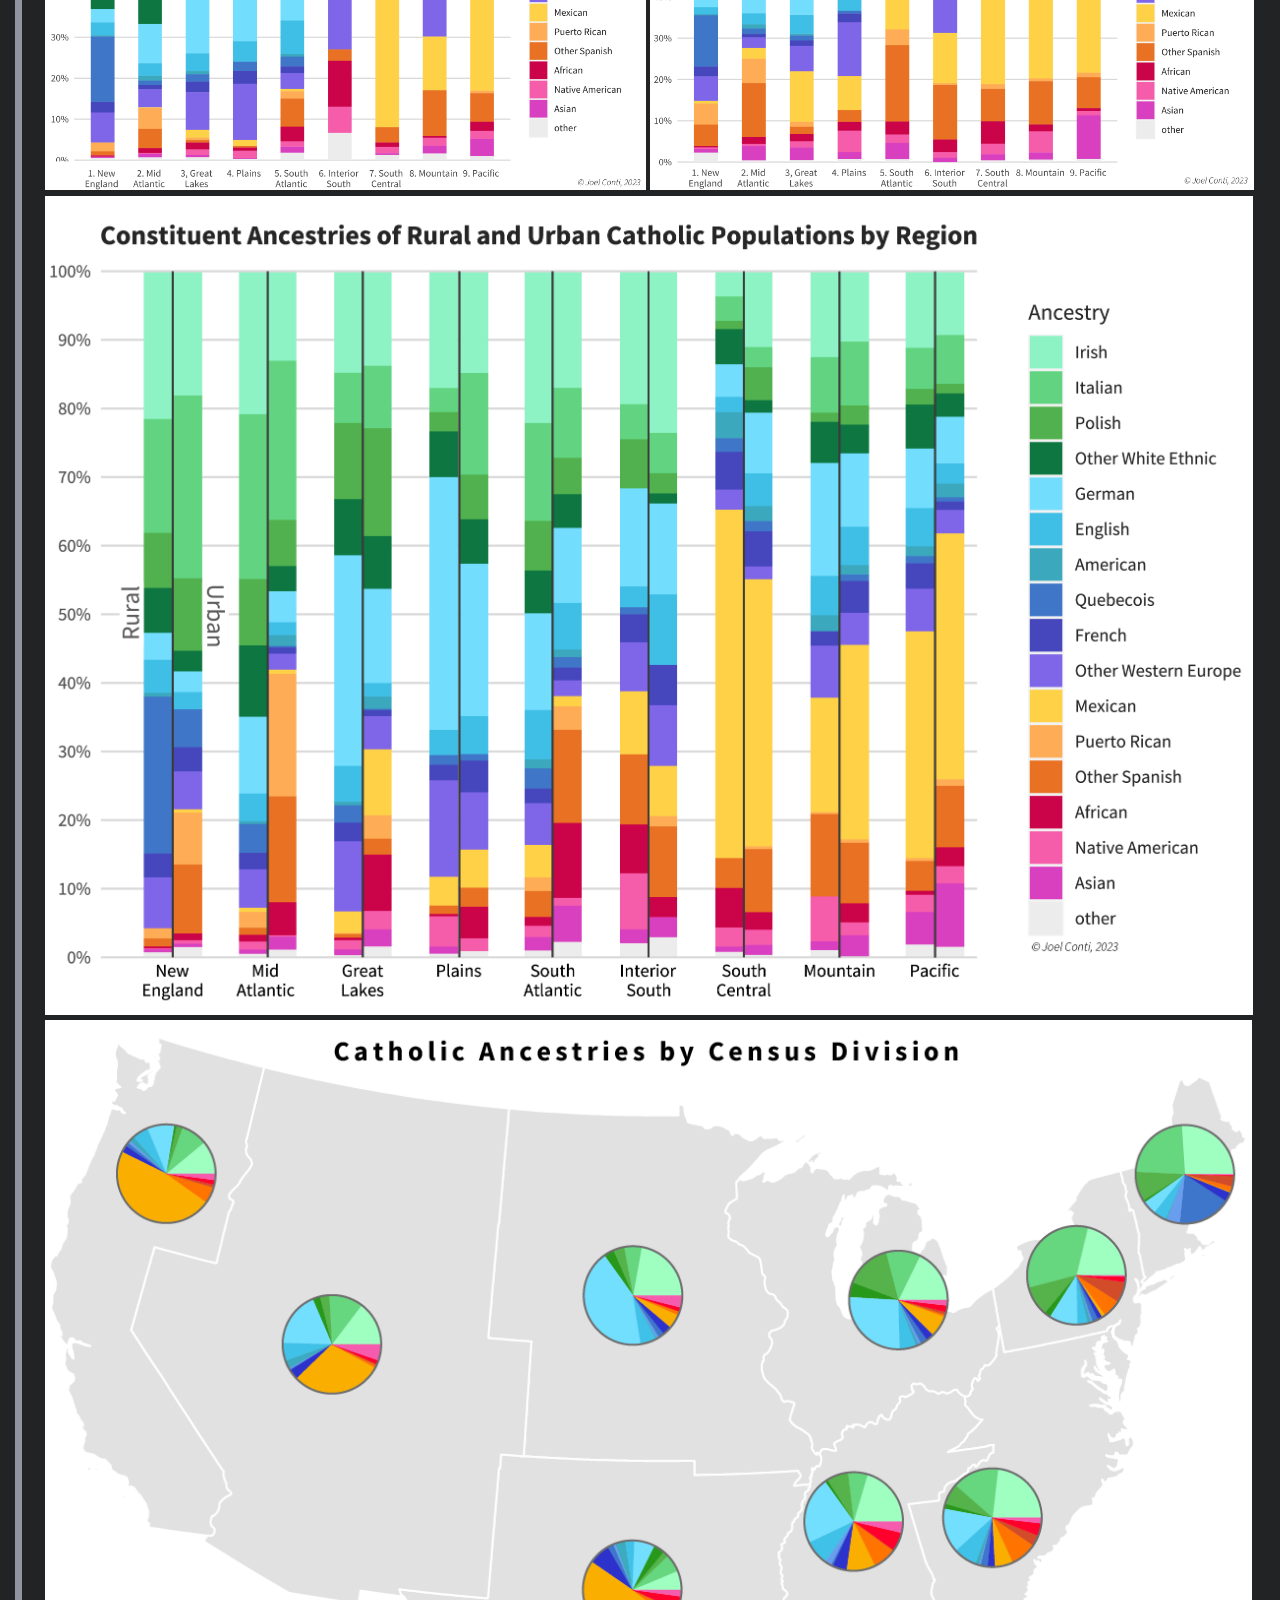
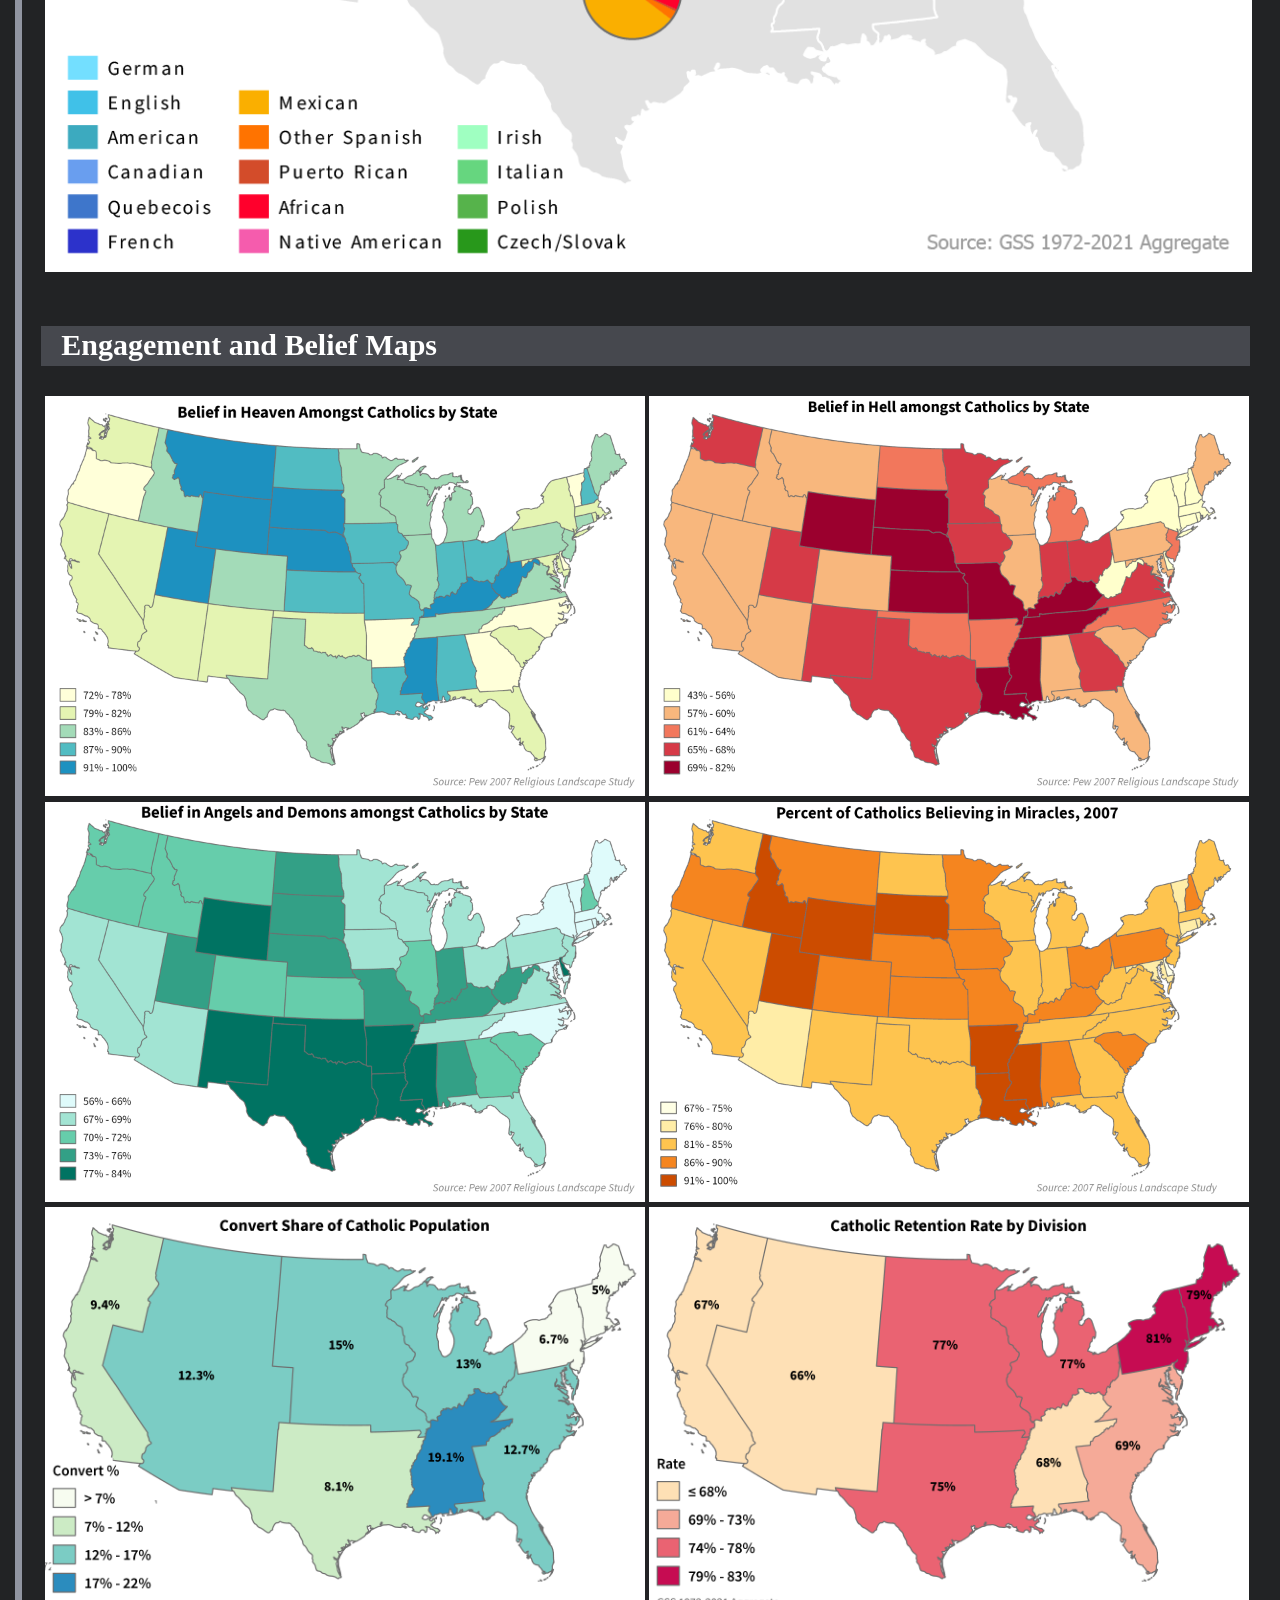
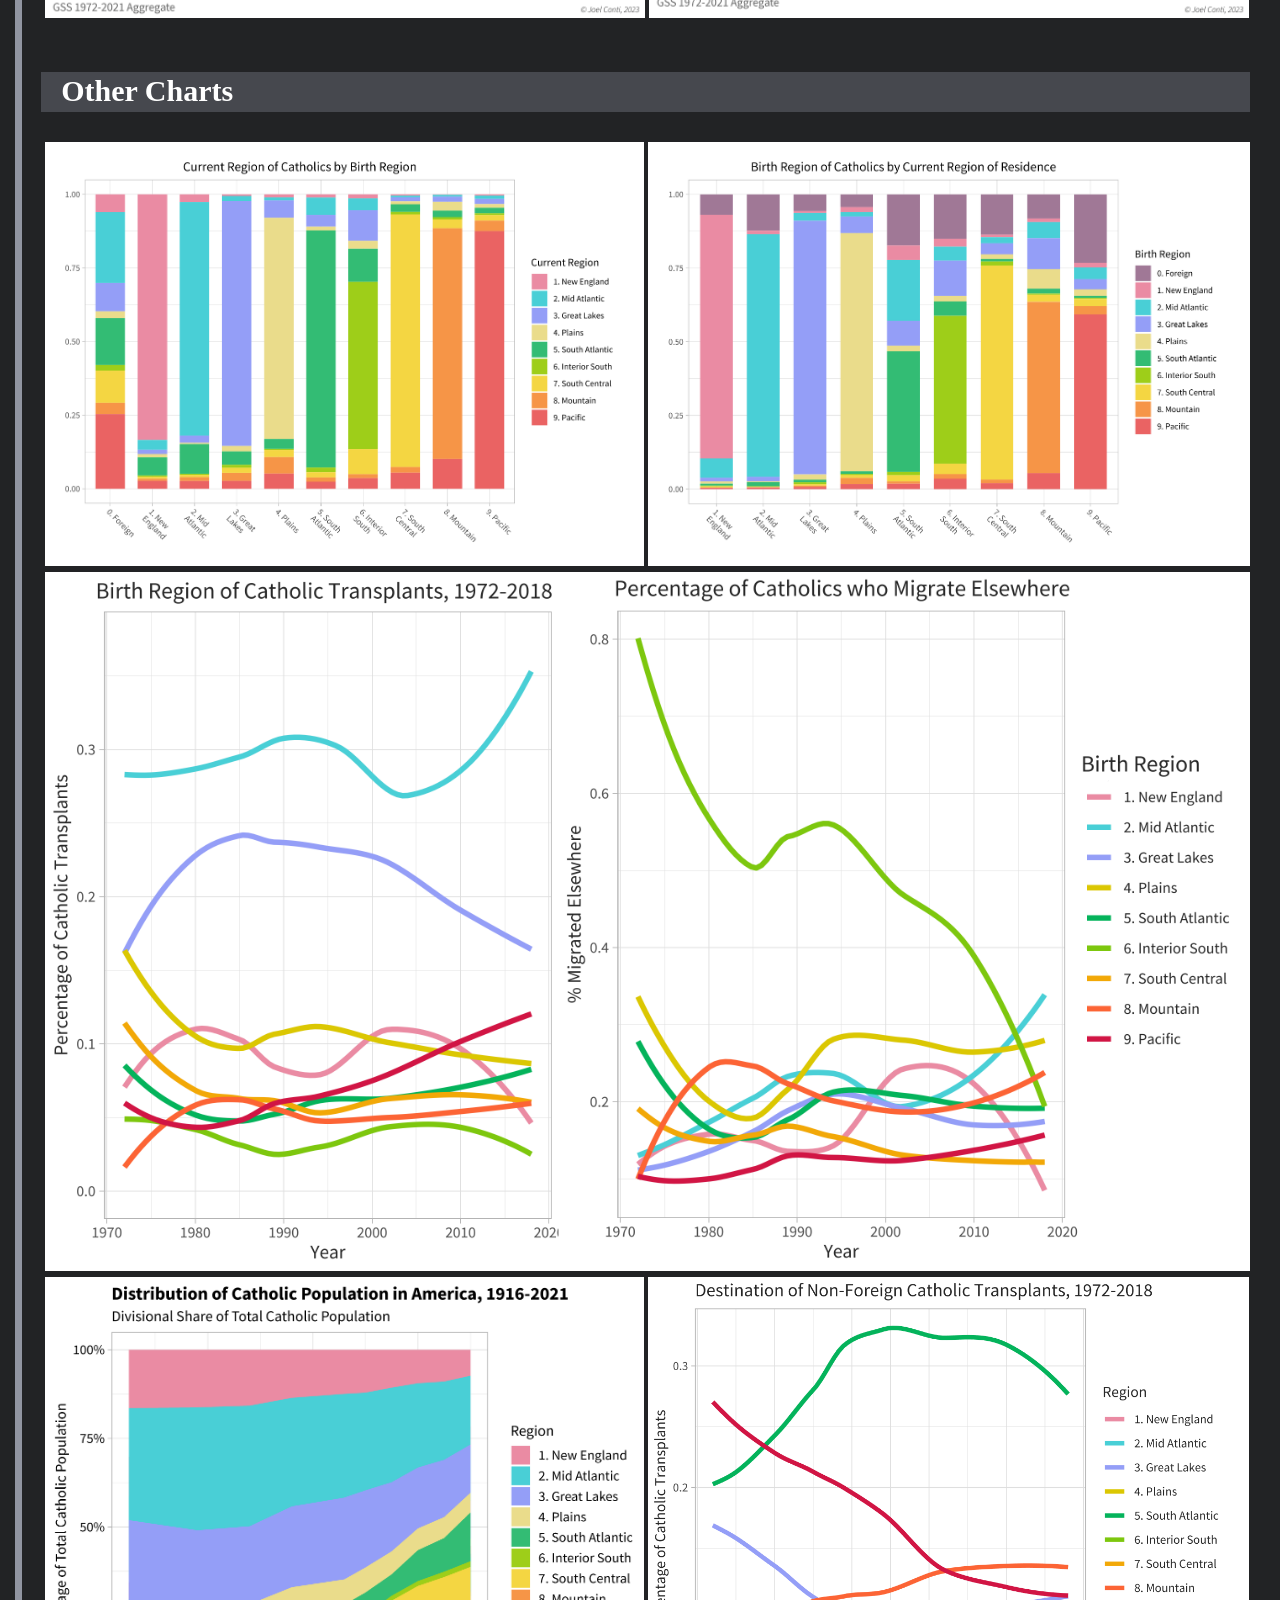
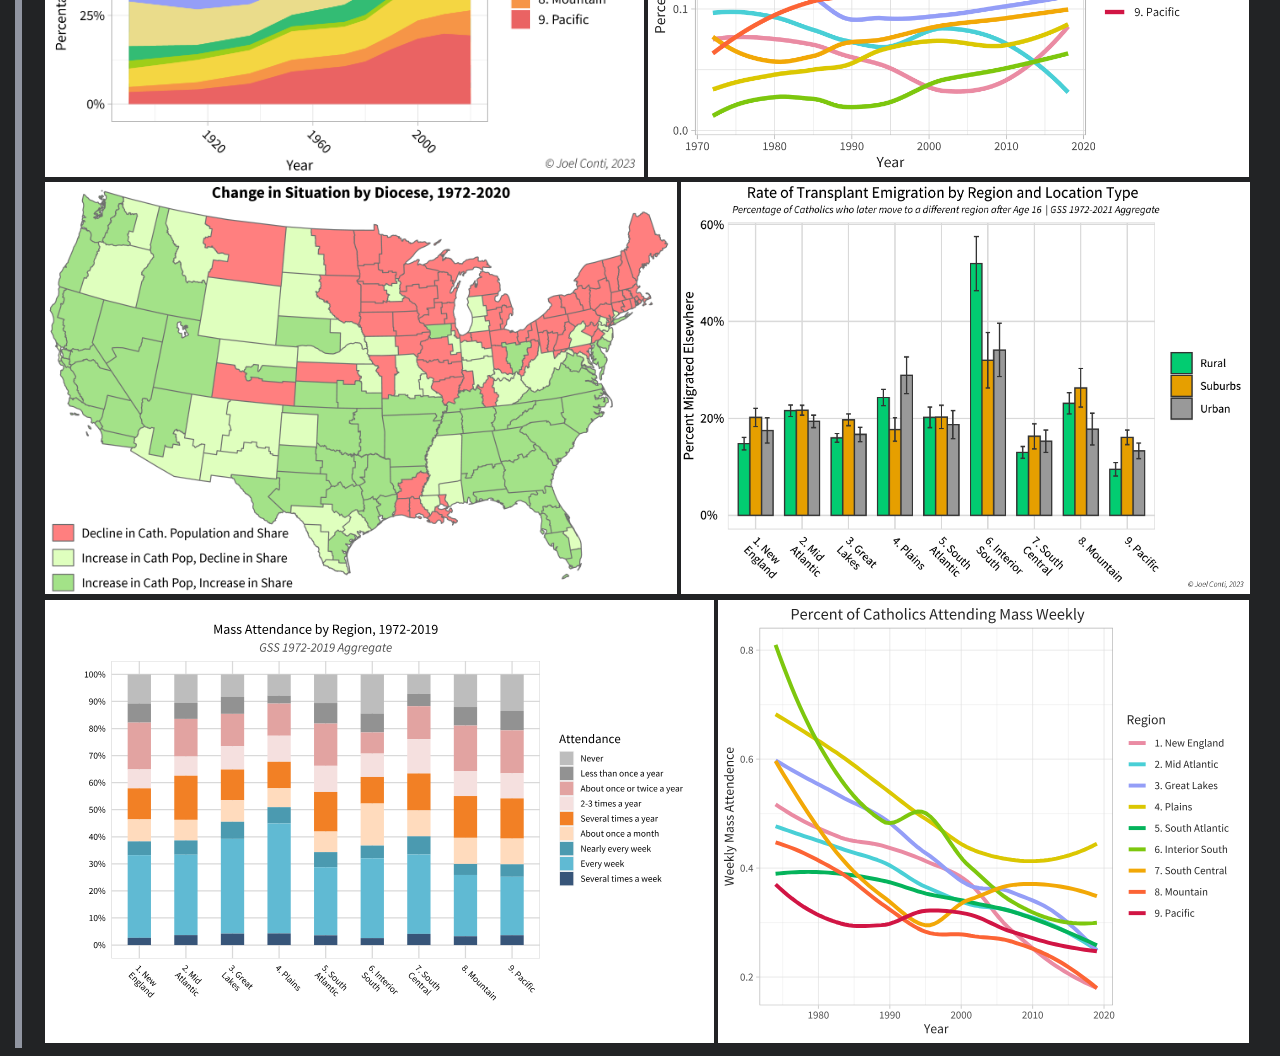
==== commit b7a861c7: "Added Arlington Map" ====
--- a/catholic.html
+++ b/catholic.html
@@ -38,6 +38,7 @@
 			<img src="maps/Catholic_2.png" alt="Catholicism" height="803">
 			</a></div></div>
 	</div>
+	</div>
 	<div class="row">
 		<div class="column">
 			<div class="image"><a target="_blank" href="catholicism/PopChange.png">
@@ -58,6 +59,11 @@
 			<img src="catholicism/CathPop2020.png" alt="Catholicism" height="424">
 			</a></div></div>
 	</div>
+	<div class="row">
+		<div class="column">
+			<div class="image"><a target="_blank" href="maps/ArlingtonDiocese.png">
+			<img src="maps/ArlingtonDiocese.png" alt="Catholicism" height="803">
+			</a></div></div>
 </div>
 
 <br>
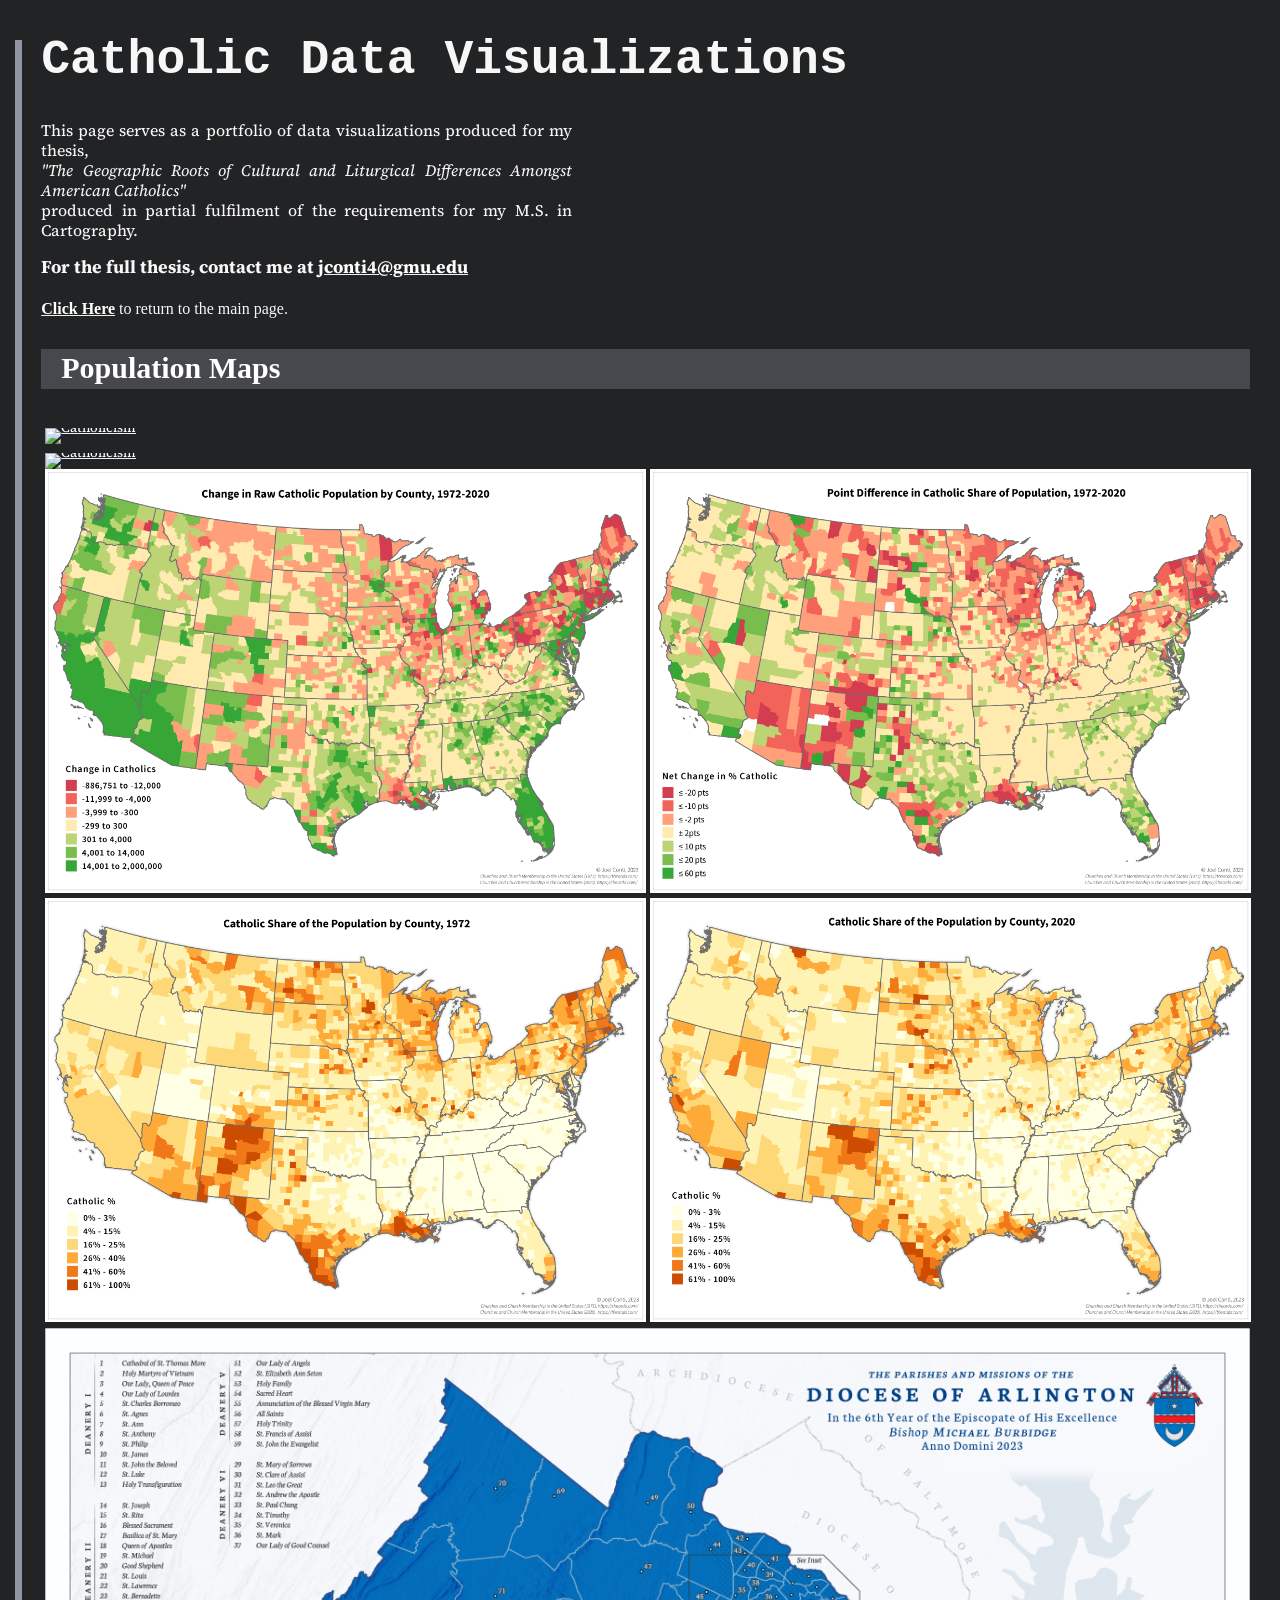
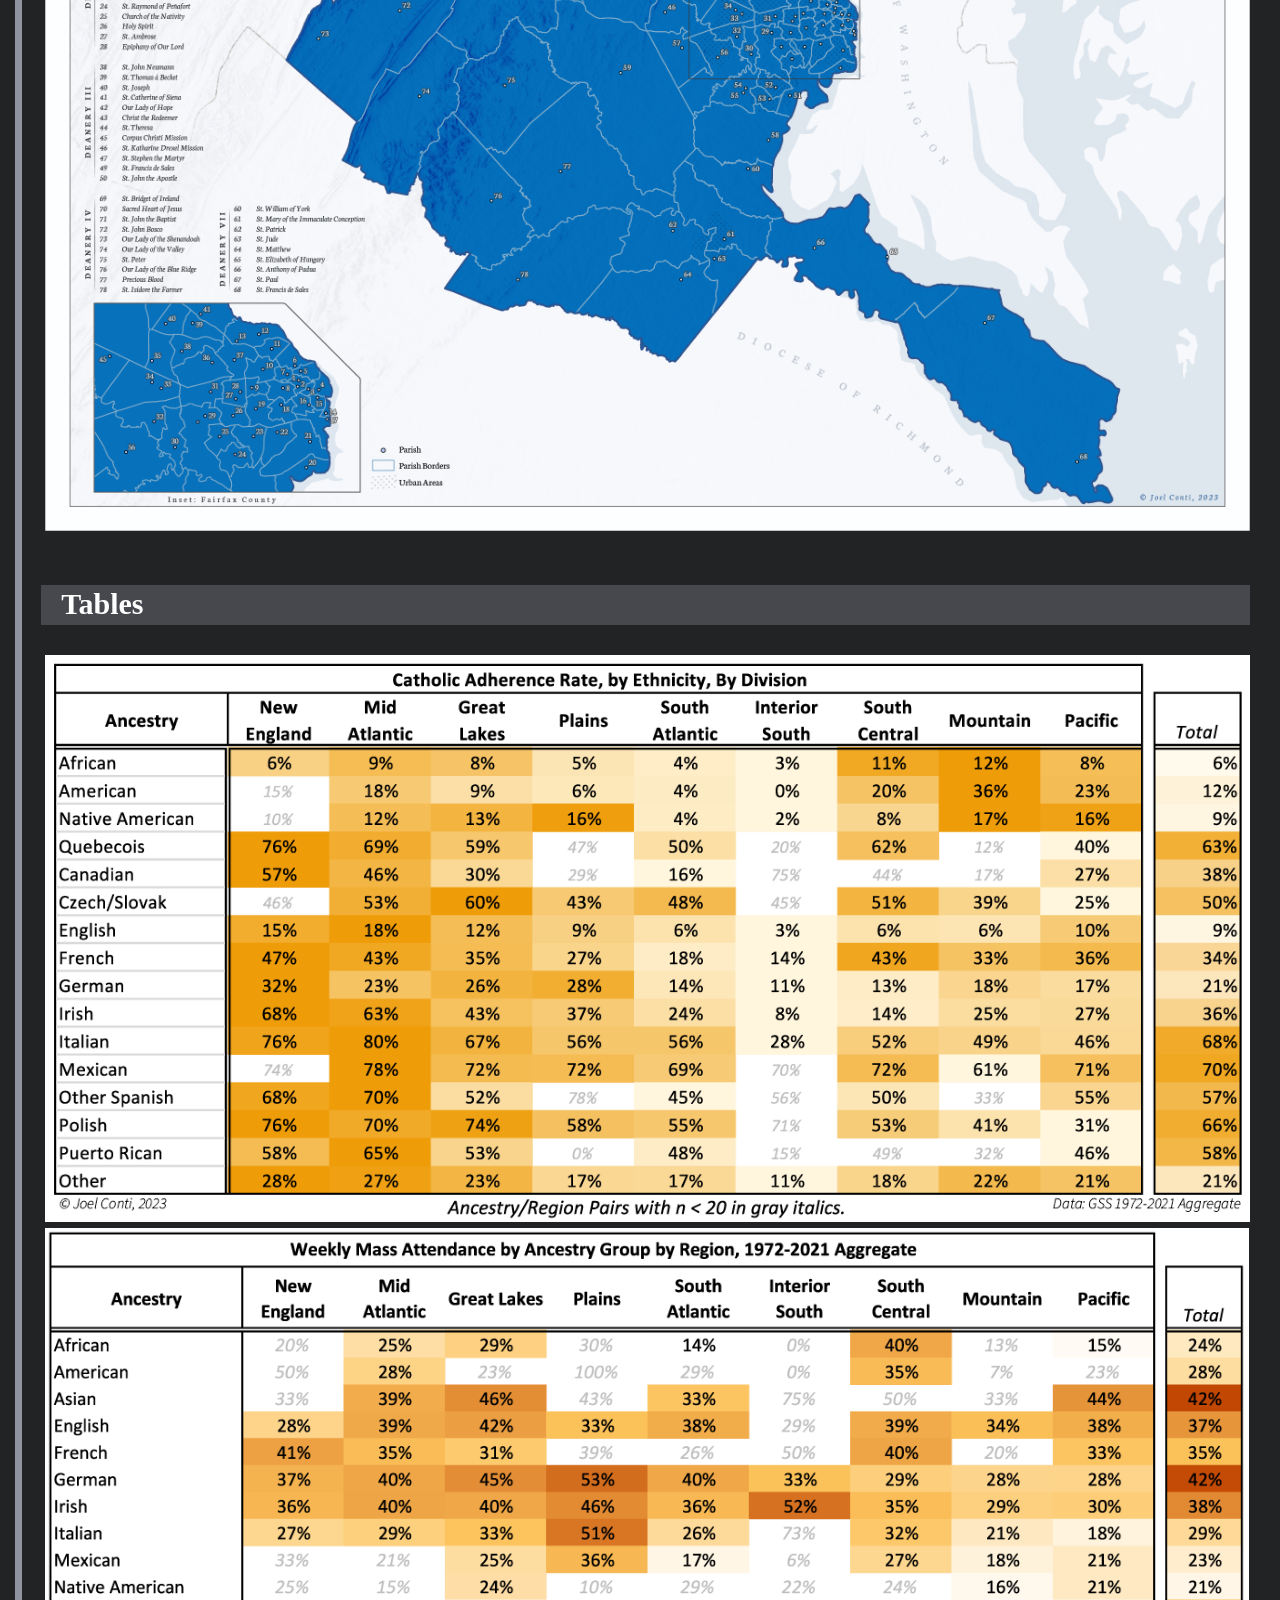
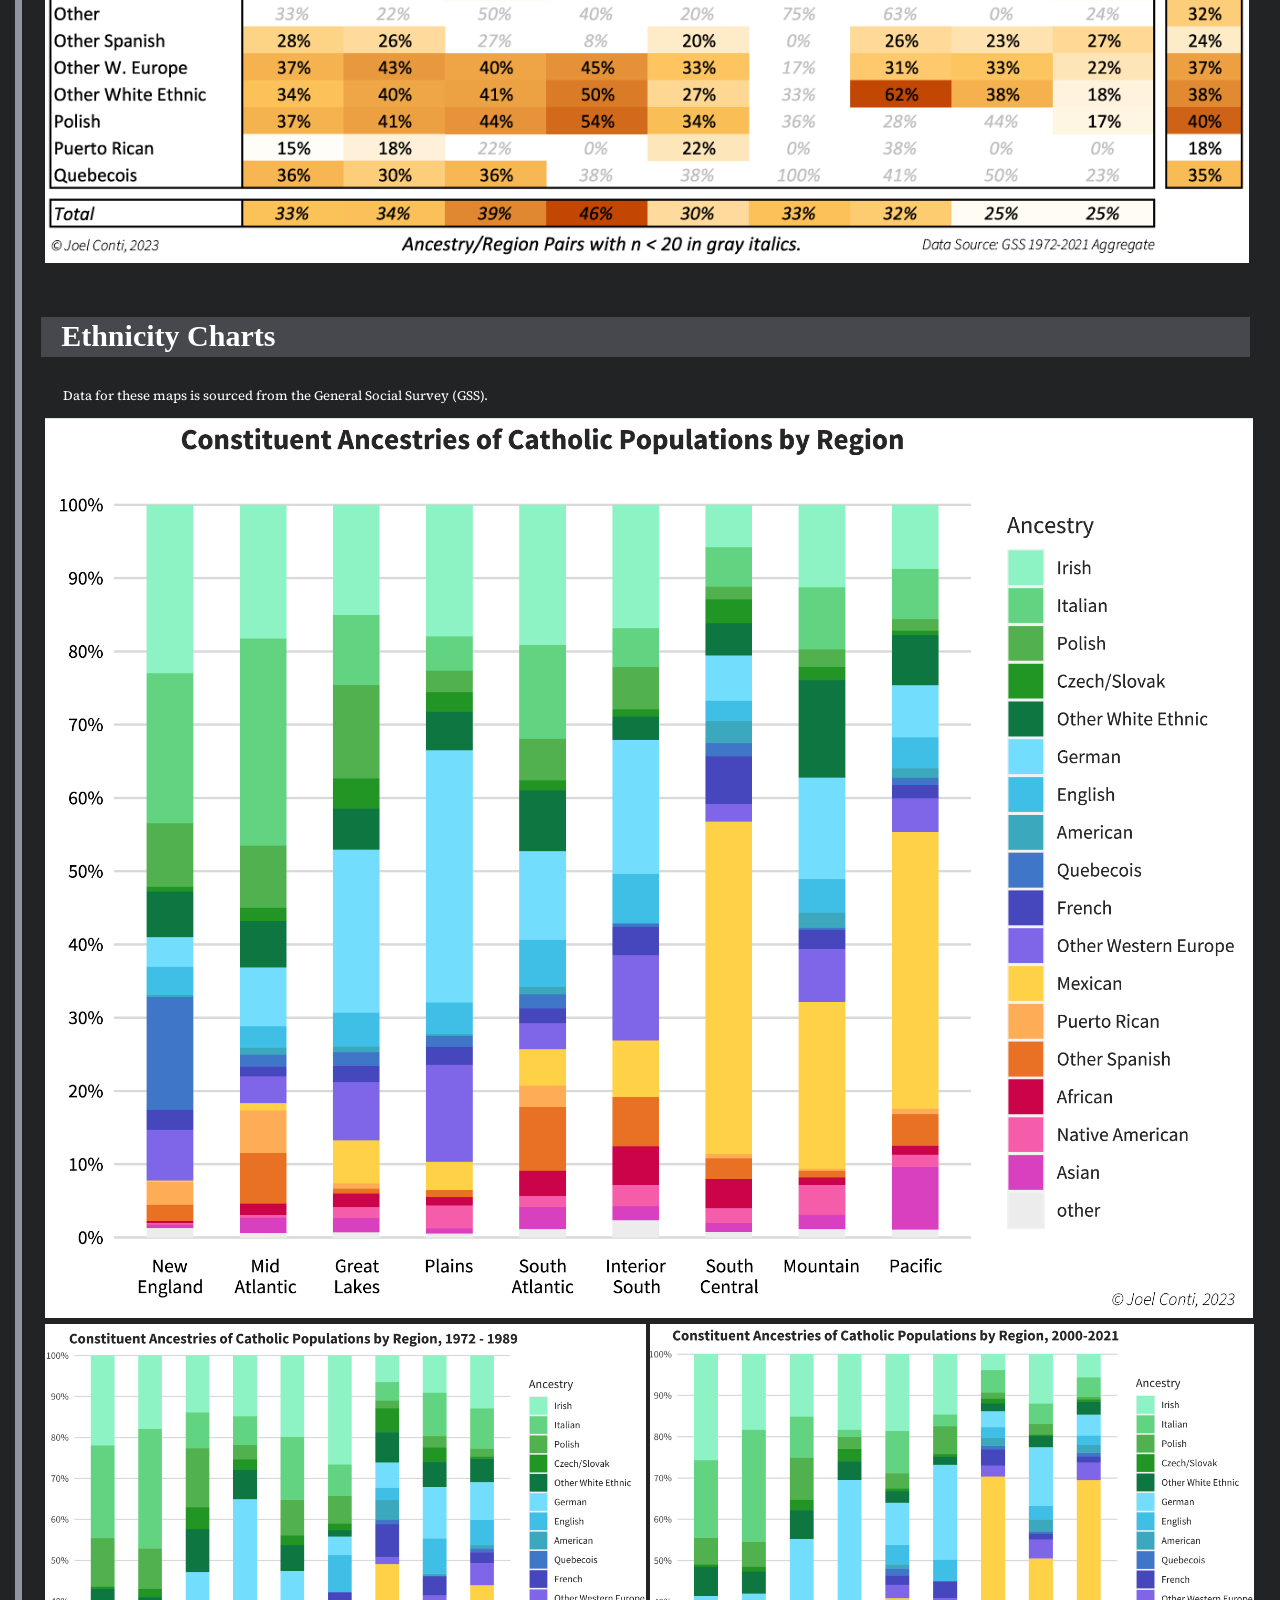
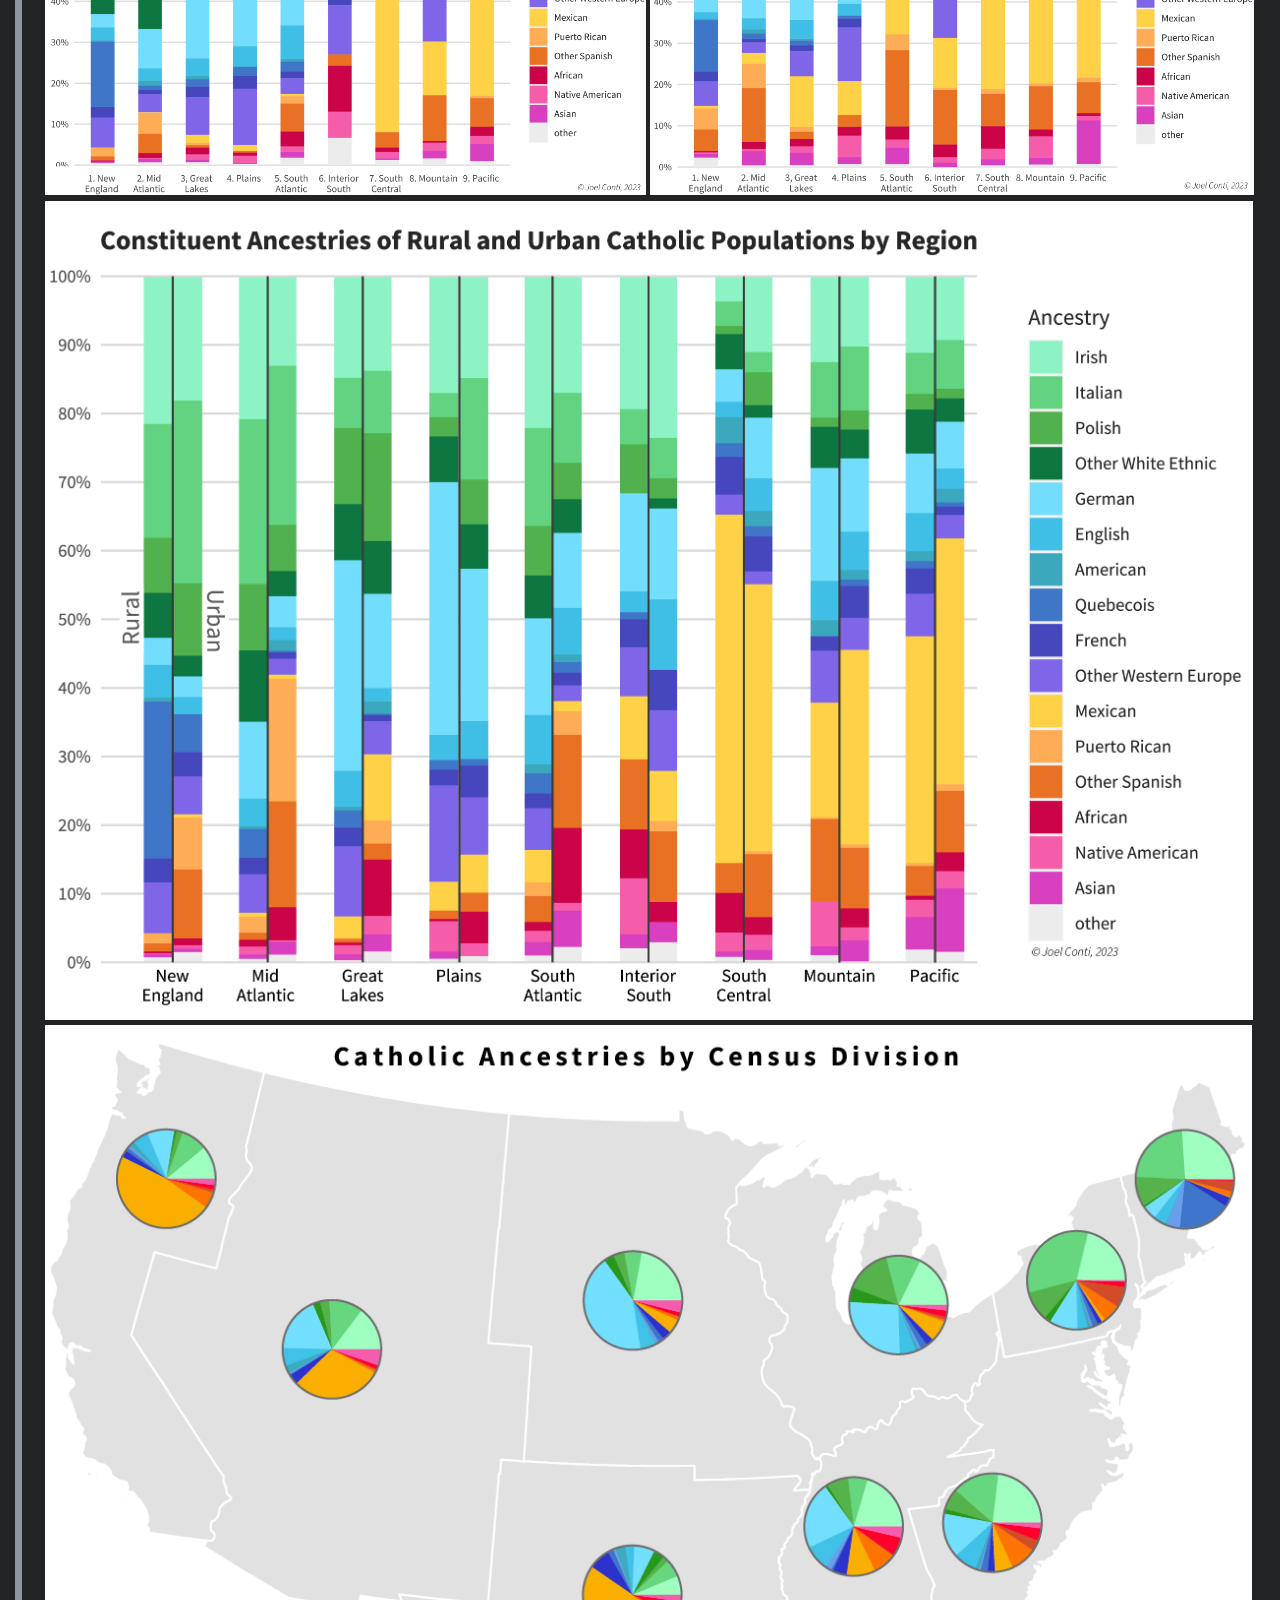
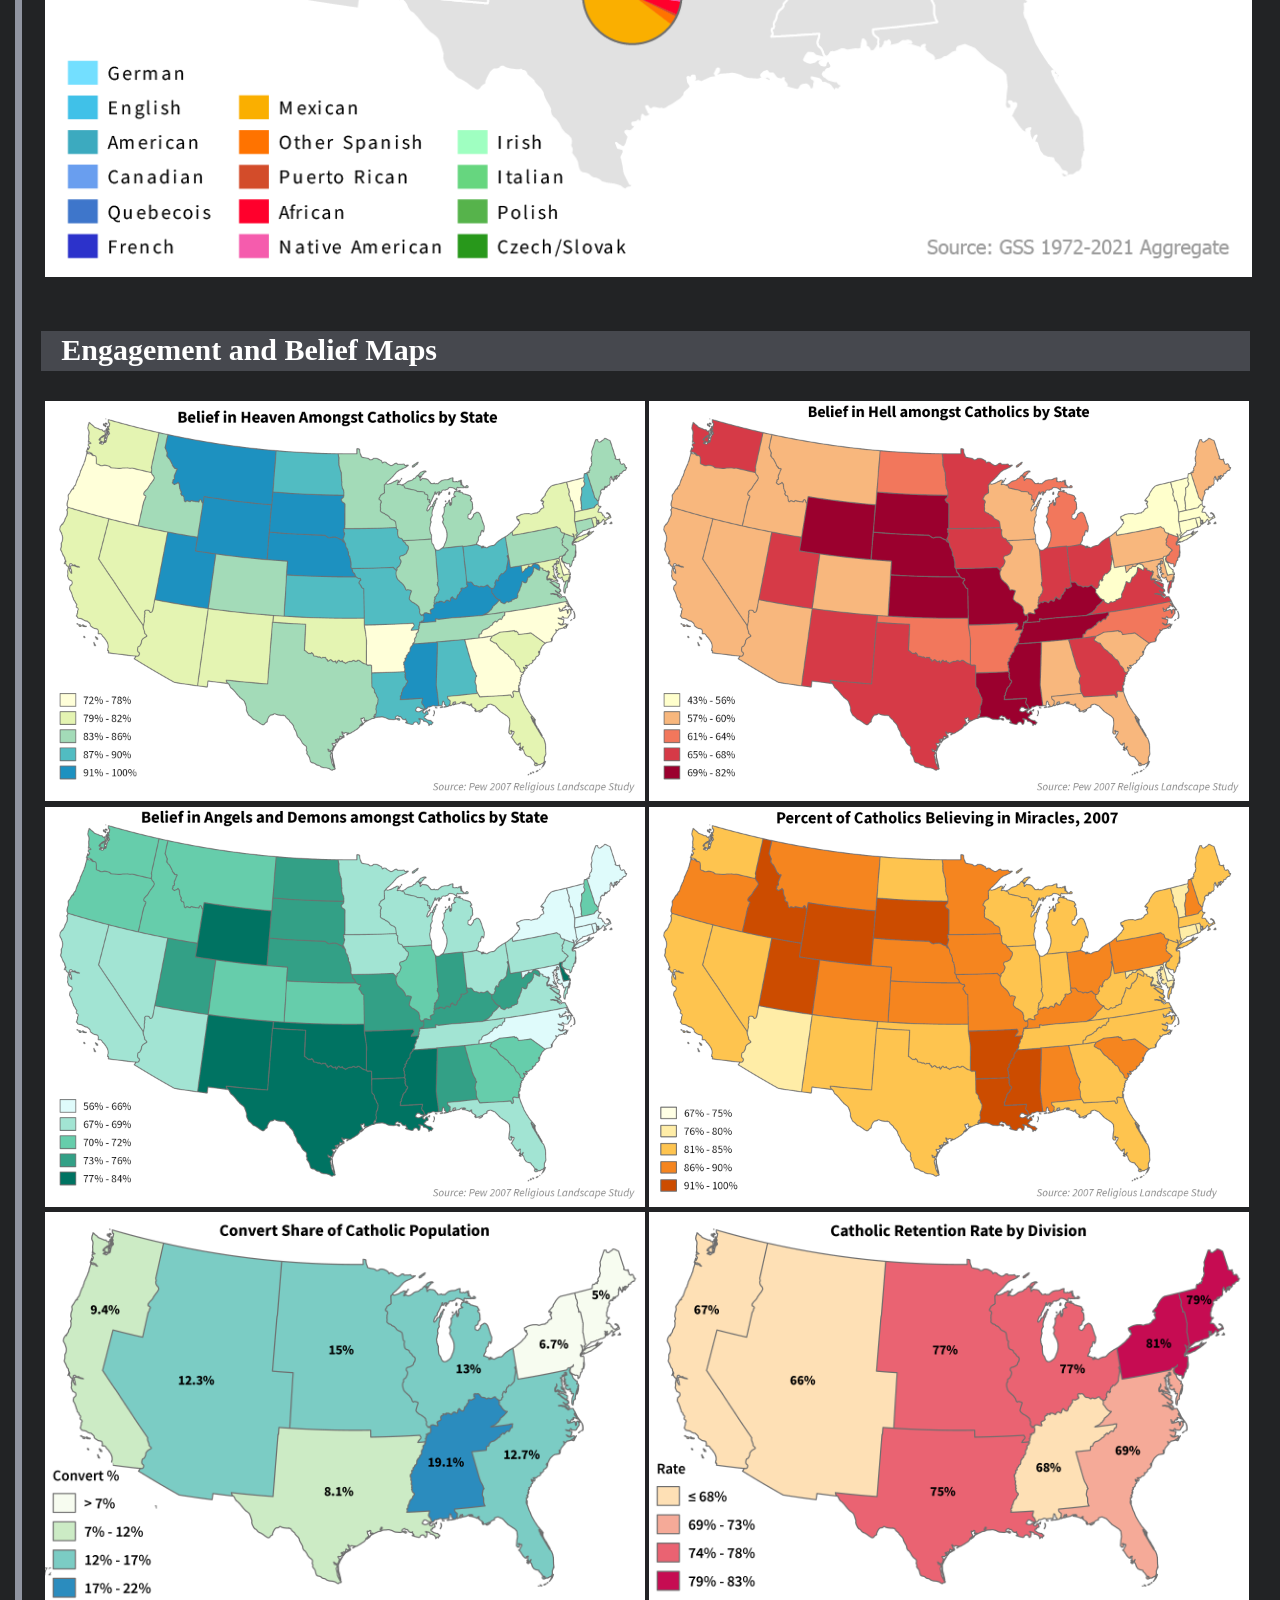
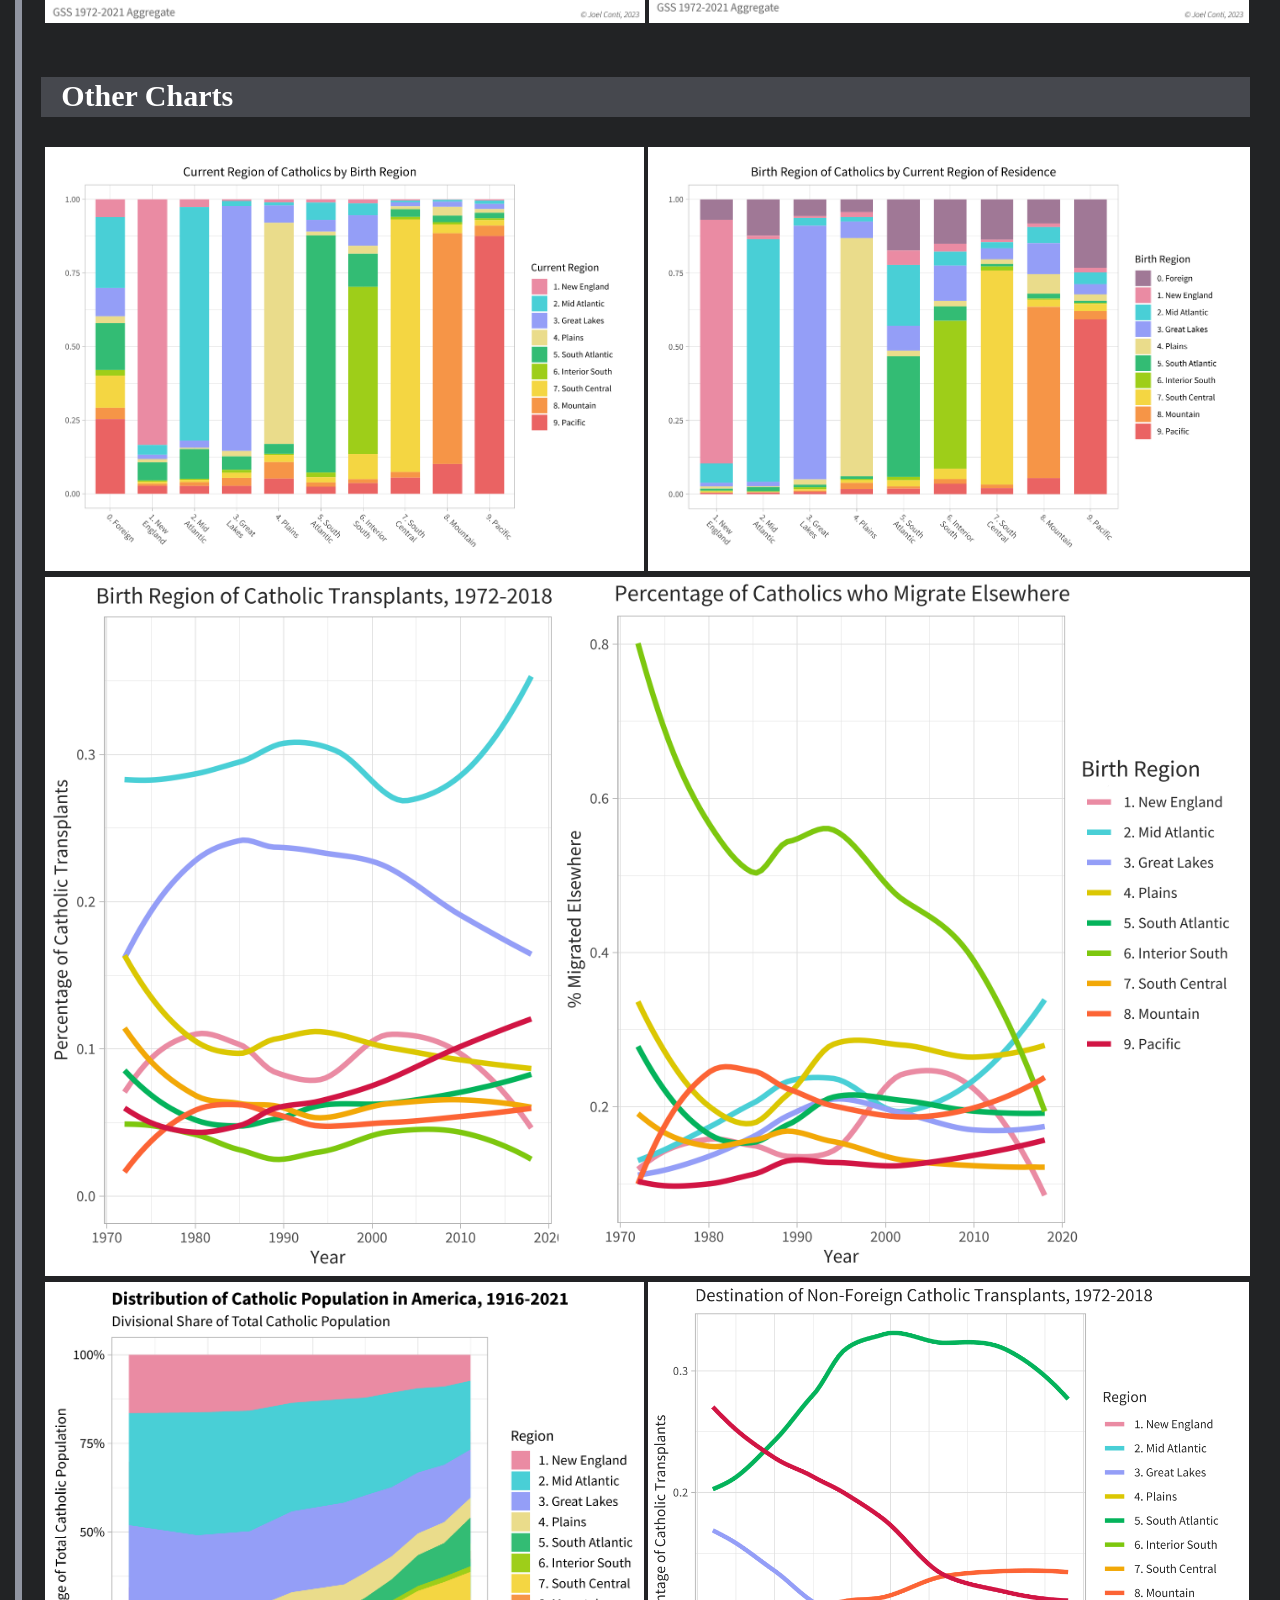
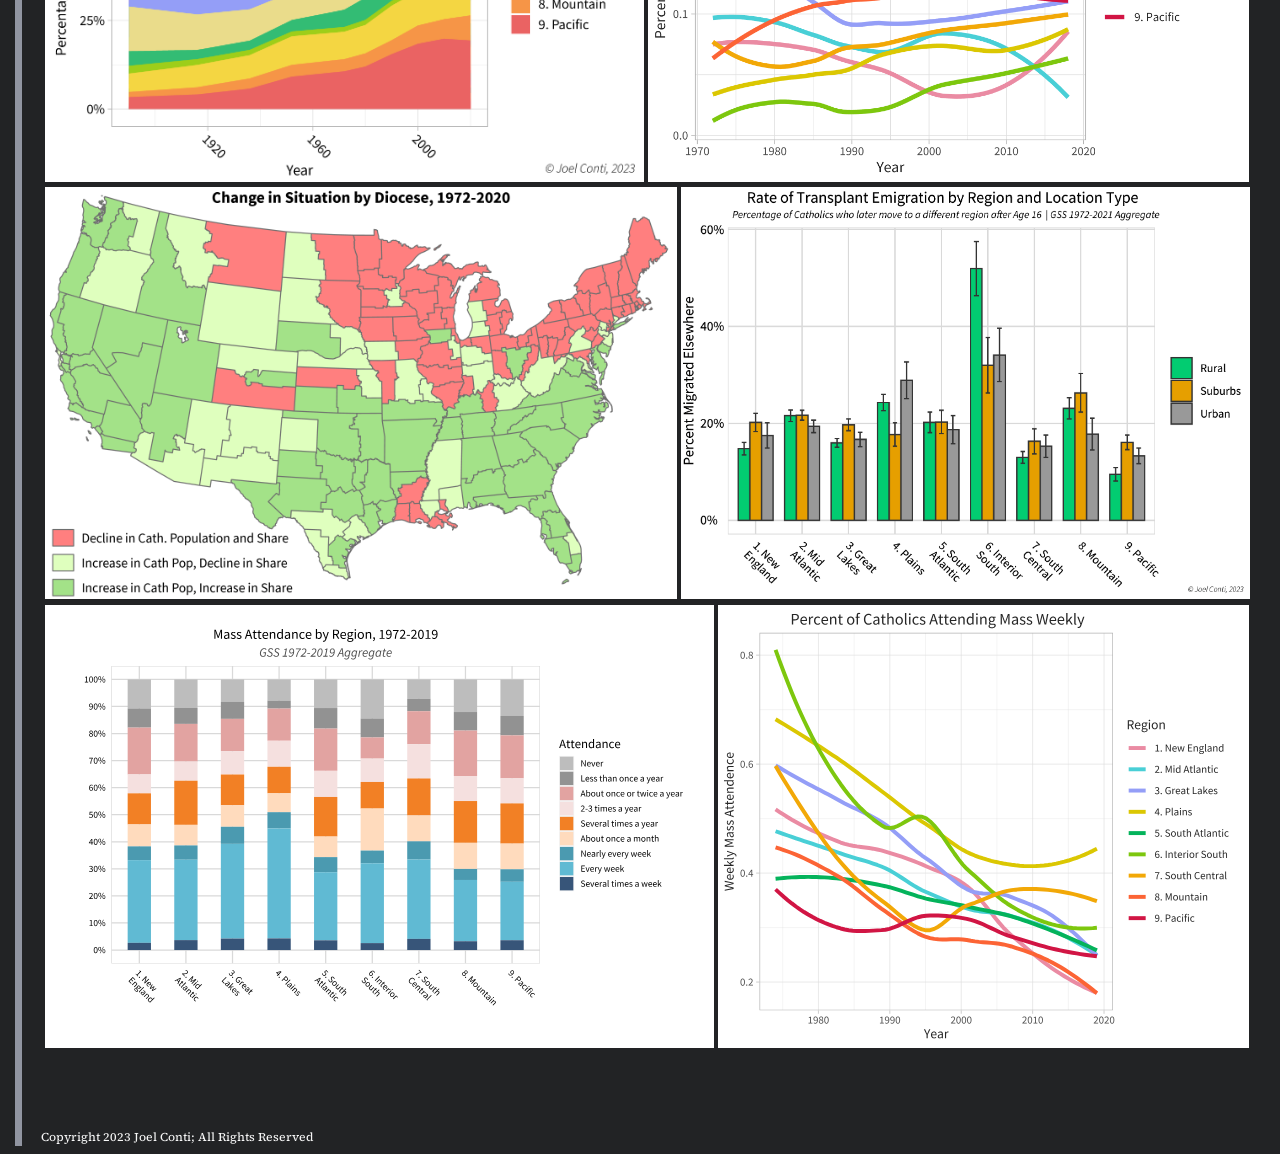
==== commit 636ccae1: "Added text and links" ====
--- a/catholic.html
+++ b/catholic.html
@@ -21,9 +21,9 @@
 <br>
 <div style = "padding-right: 800px;	font-size: 18px;"><b>For the full thesis, contact me at <a href = "mailto: jconti4@gmu.edu">jconti4@gmu.edu</a></b></div>
 <br>
-<div style = "padding-right: 800px;	font-size: 12px;">Copyright 2023 Joel Conti; All Rights Reserved</div>
-
-
+
+
+<h5><b><a href = "hadaril.github.io">Click Here</a></b> to return to the main page.</h5>
 <h3>Population Maps</h3>
 <div class="PortfolioGallery2">
 	<div class="row">
@@ -219,8 +219,11 @@
 
 </div>
 
-
-
+<br>
+<br>
+<br>
+<br>
+<div style = "padding-right: 800px;	font-size: 12px;">Copyright 2023 Joel Conti; All Rights Reserved</div>
 
 
 
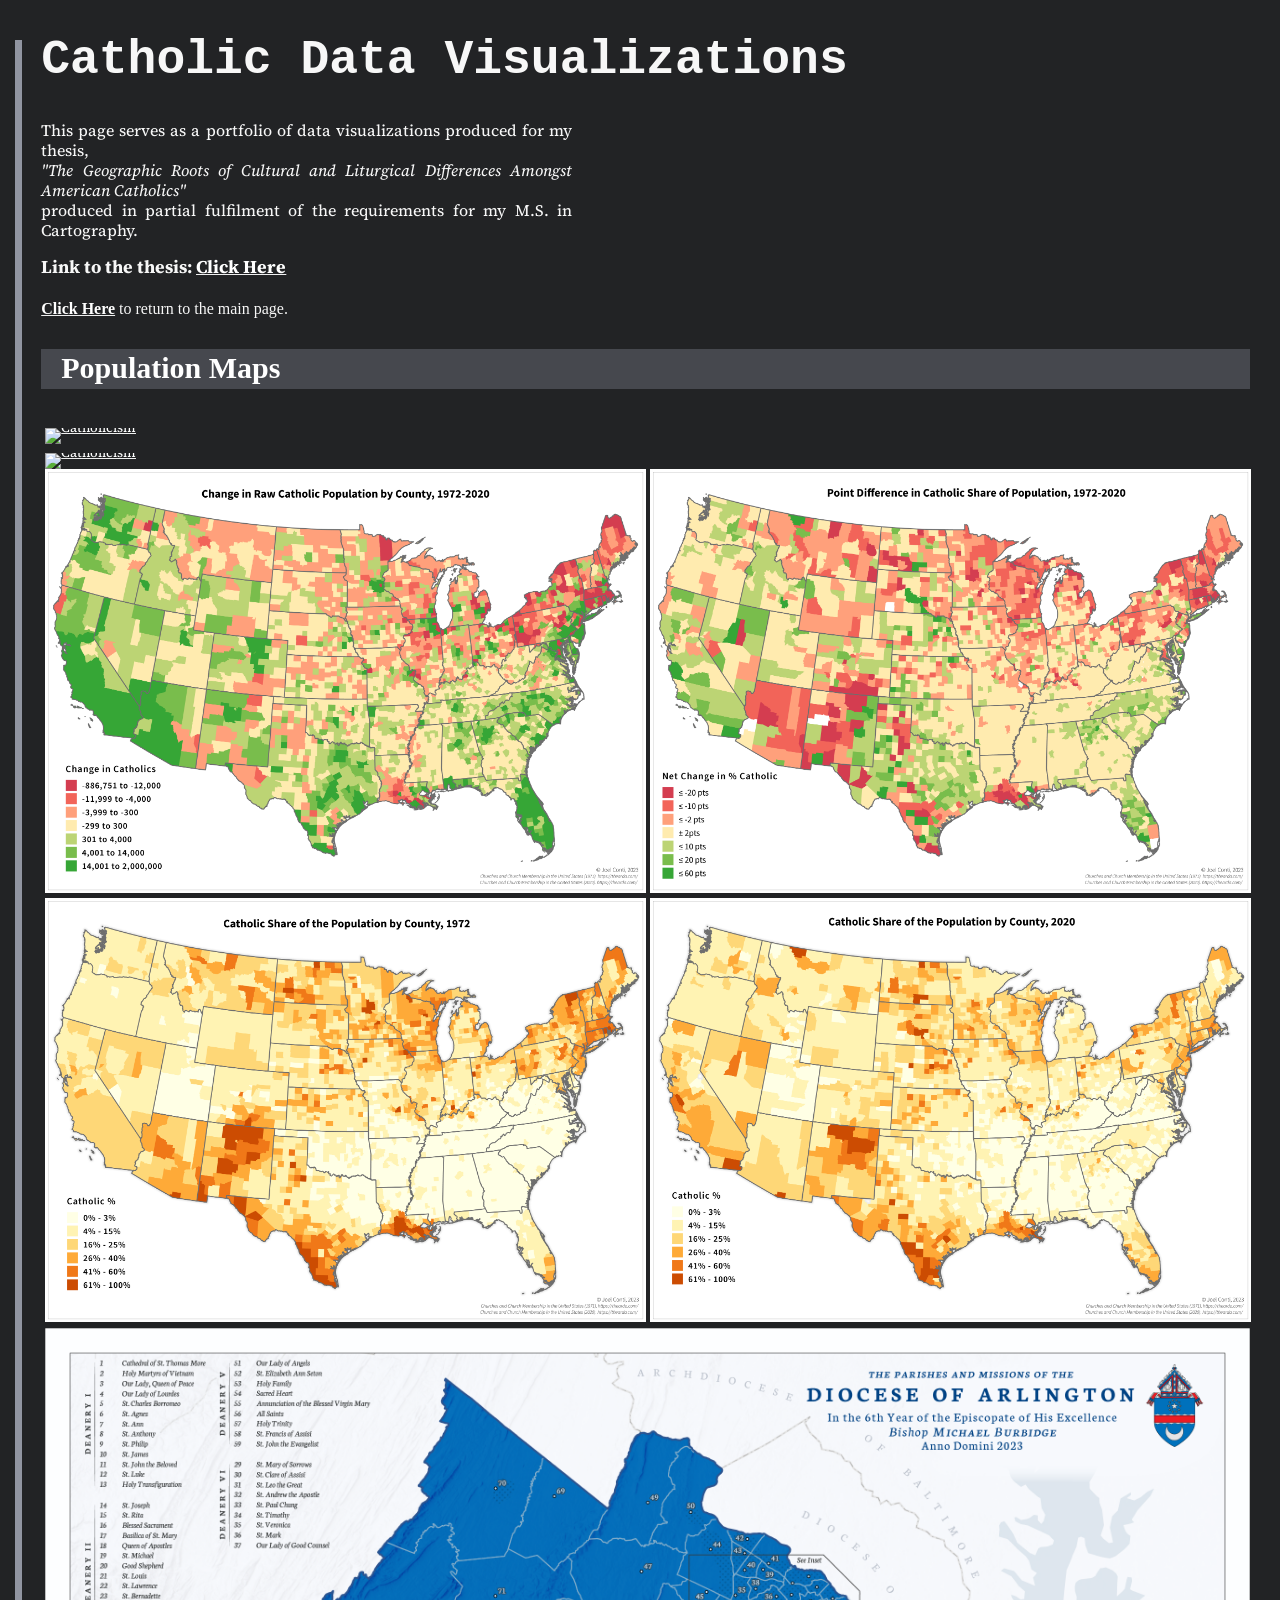
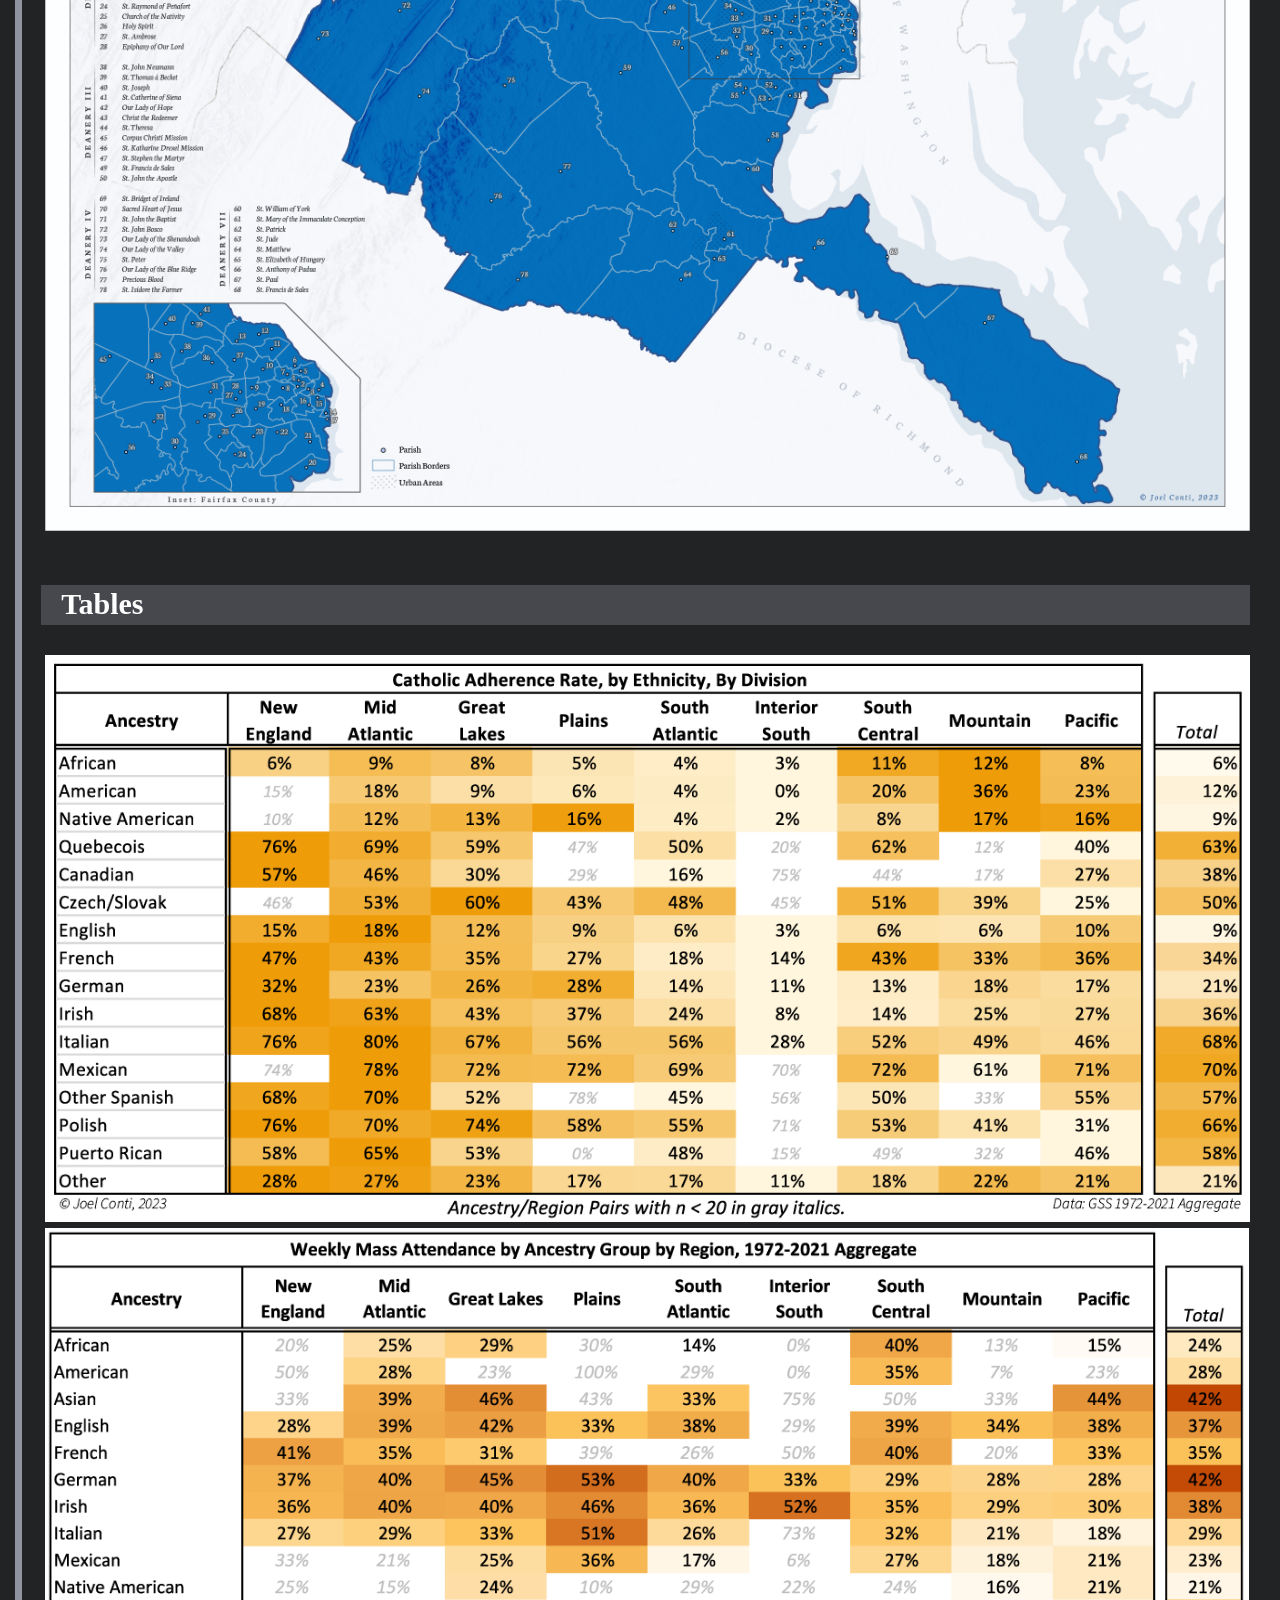
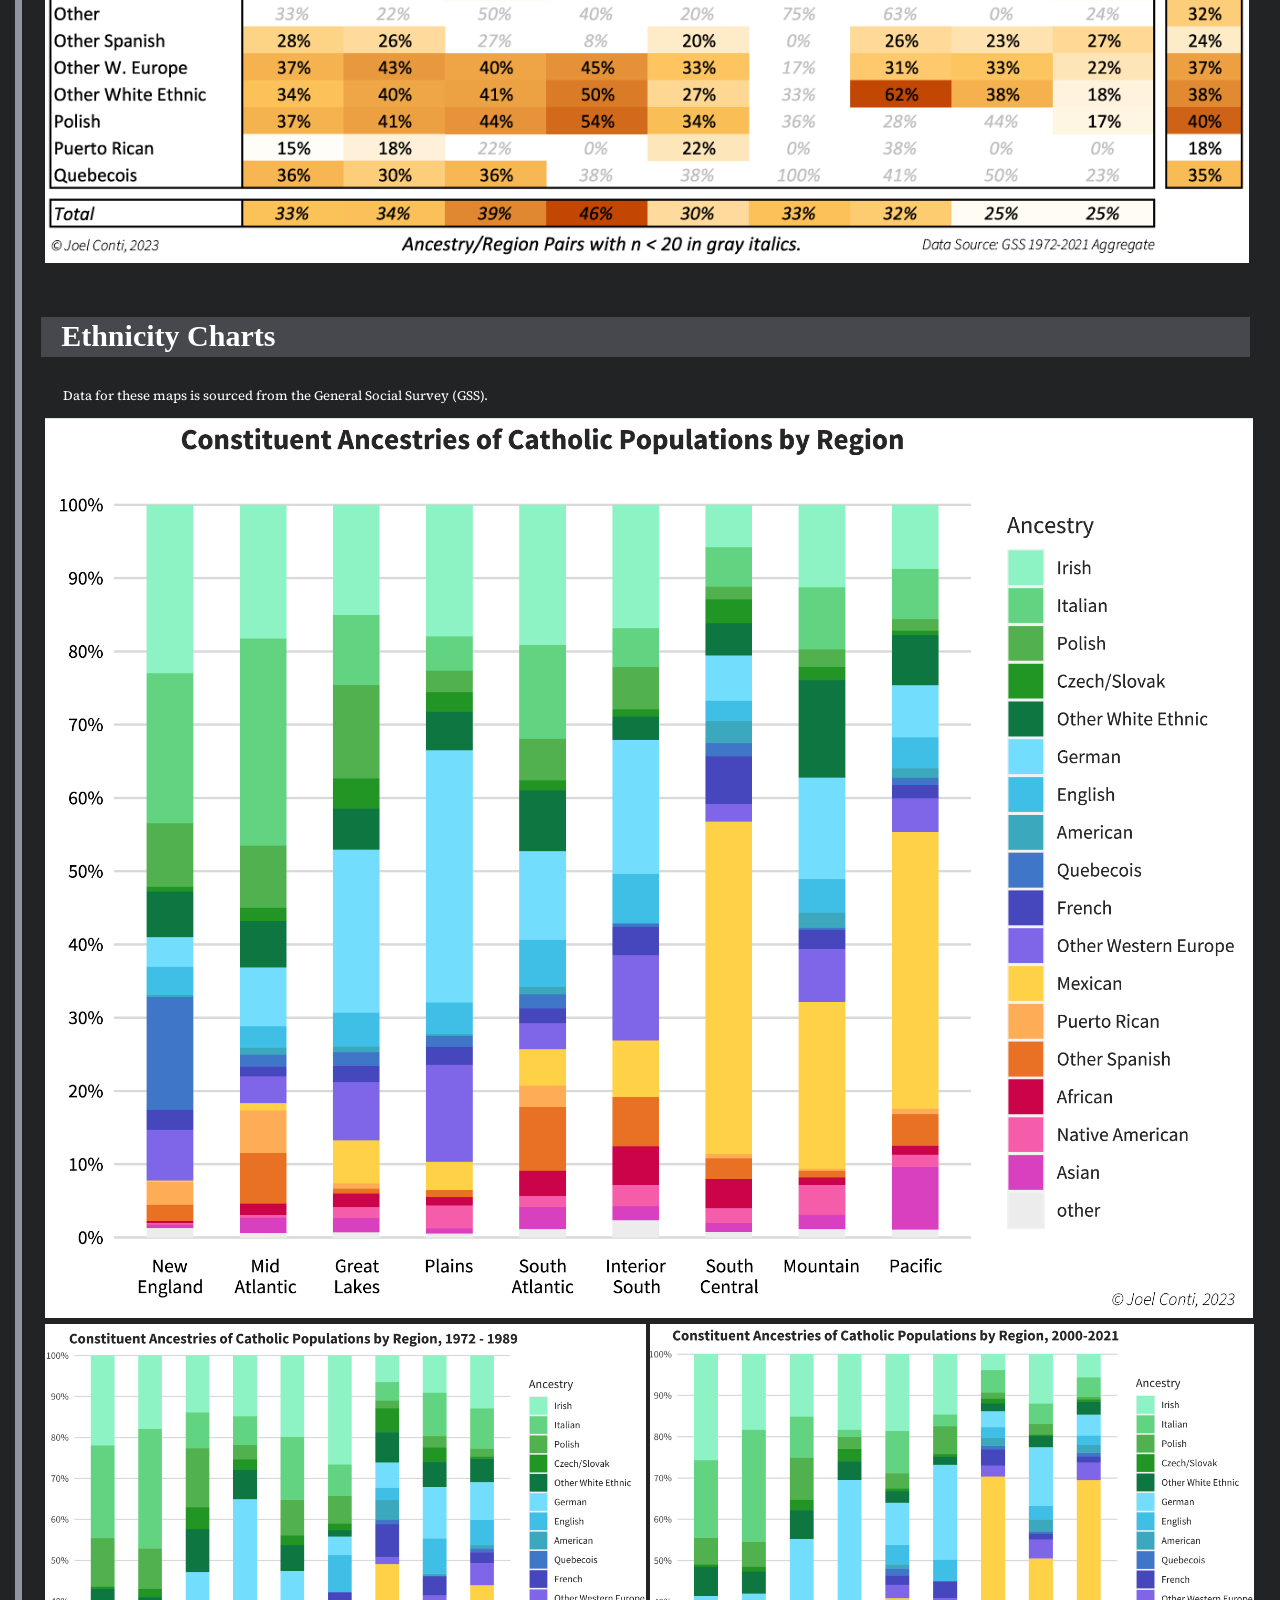
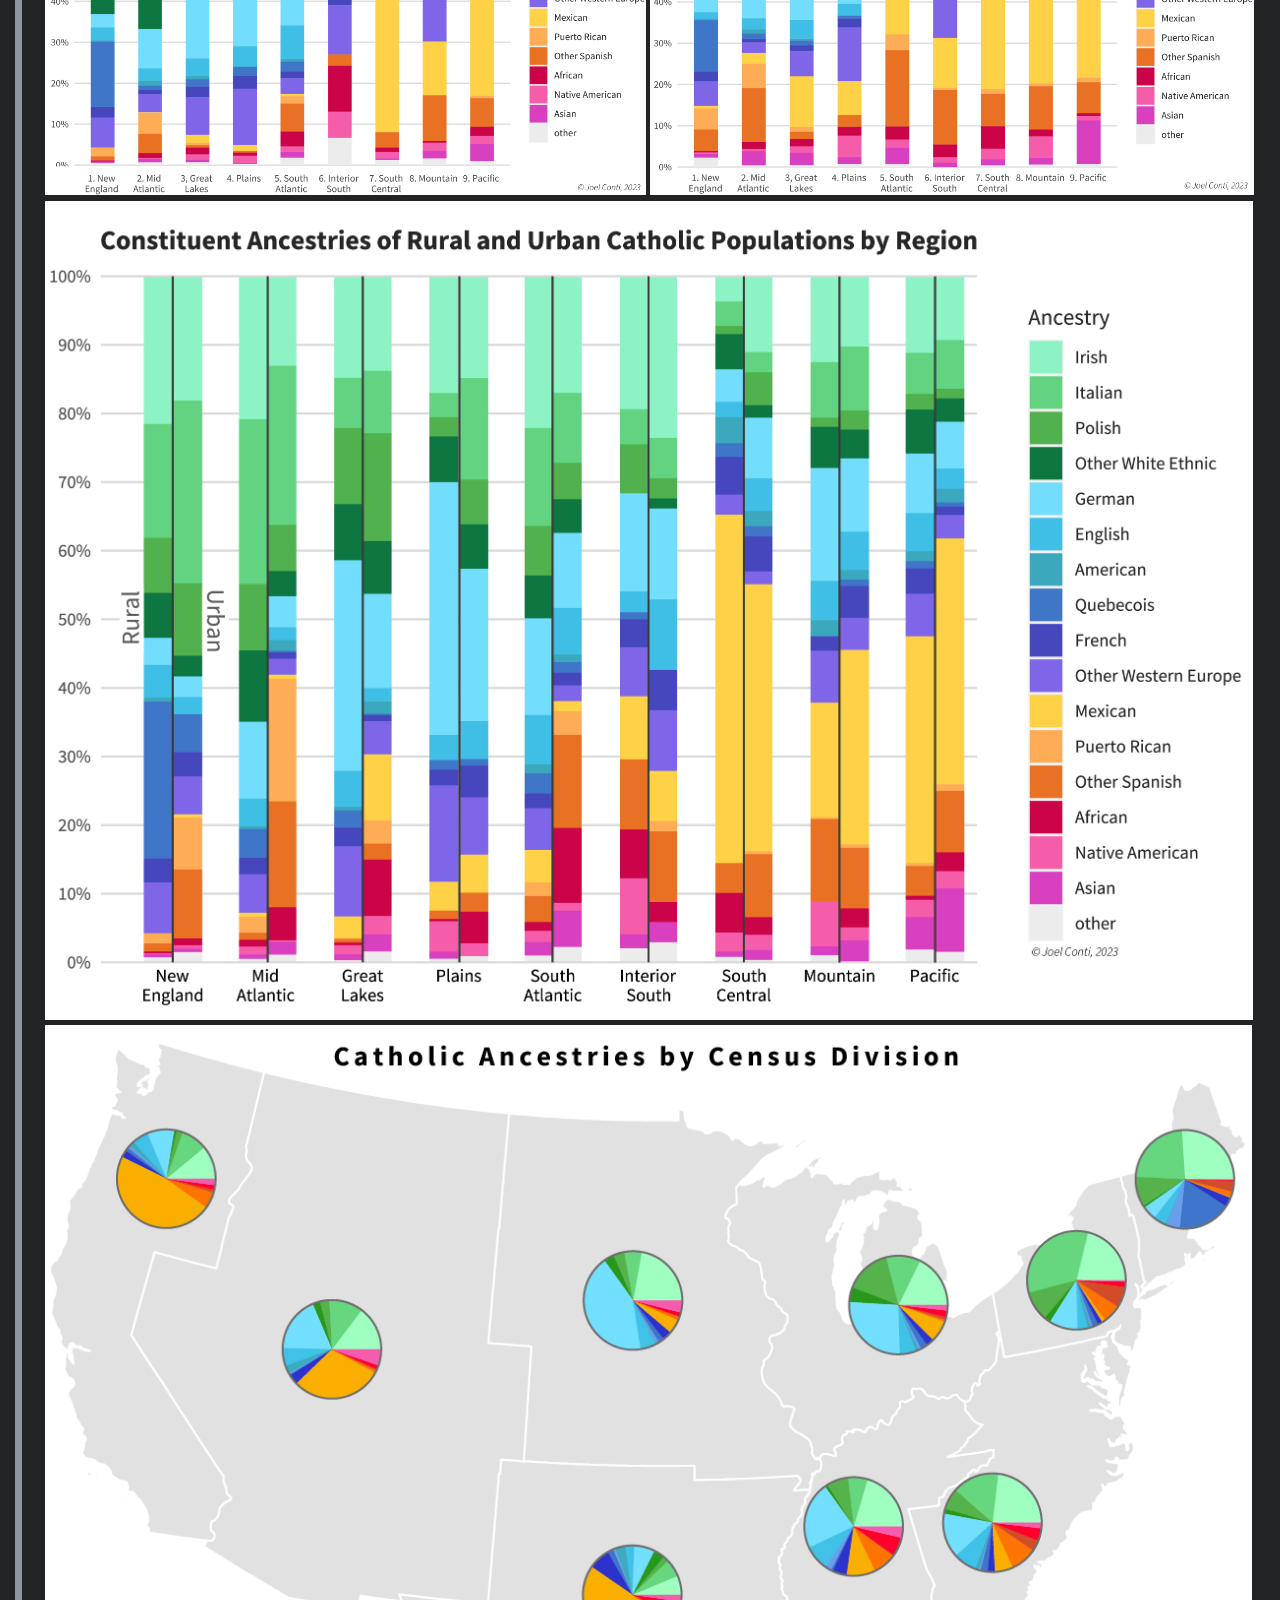
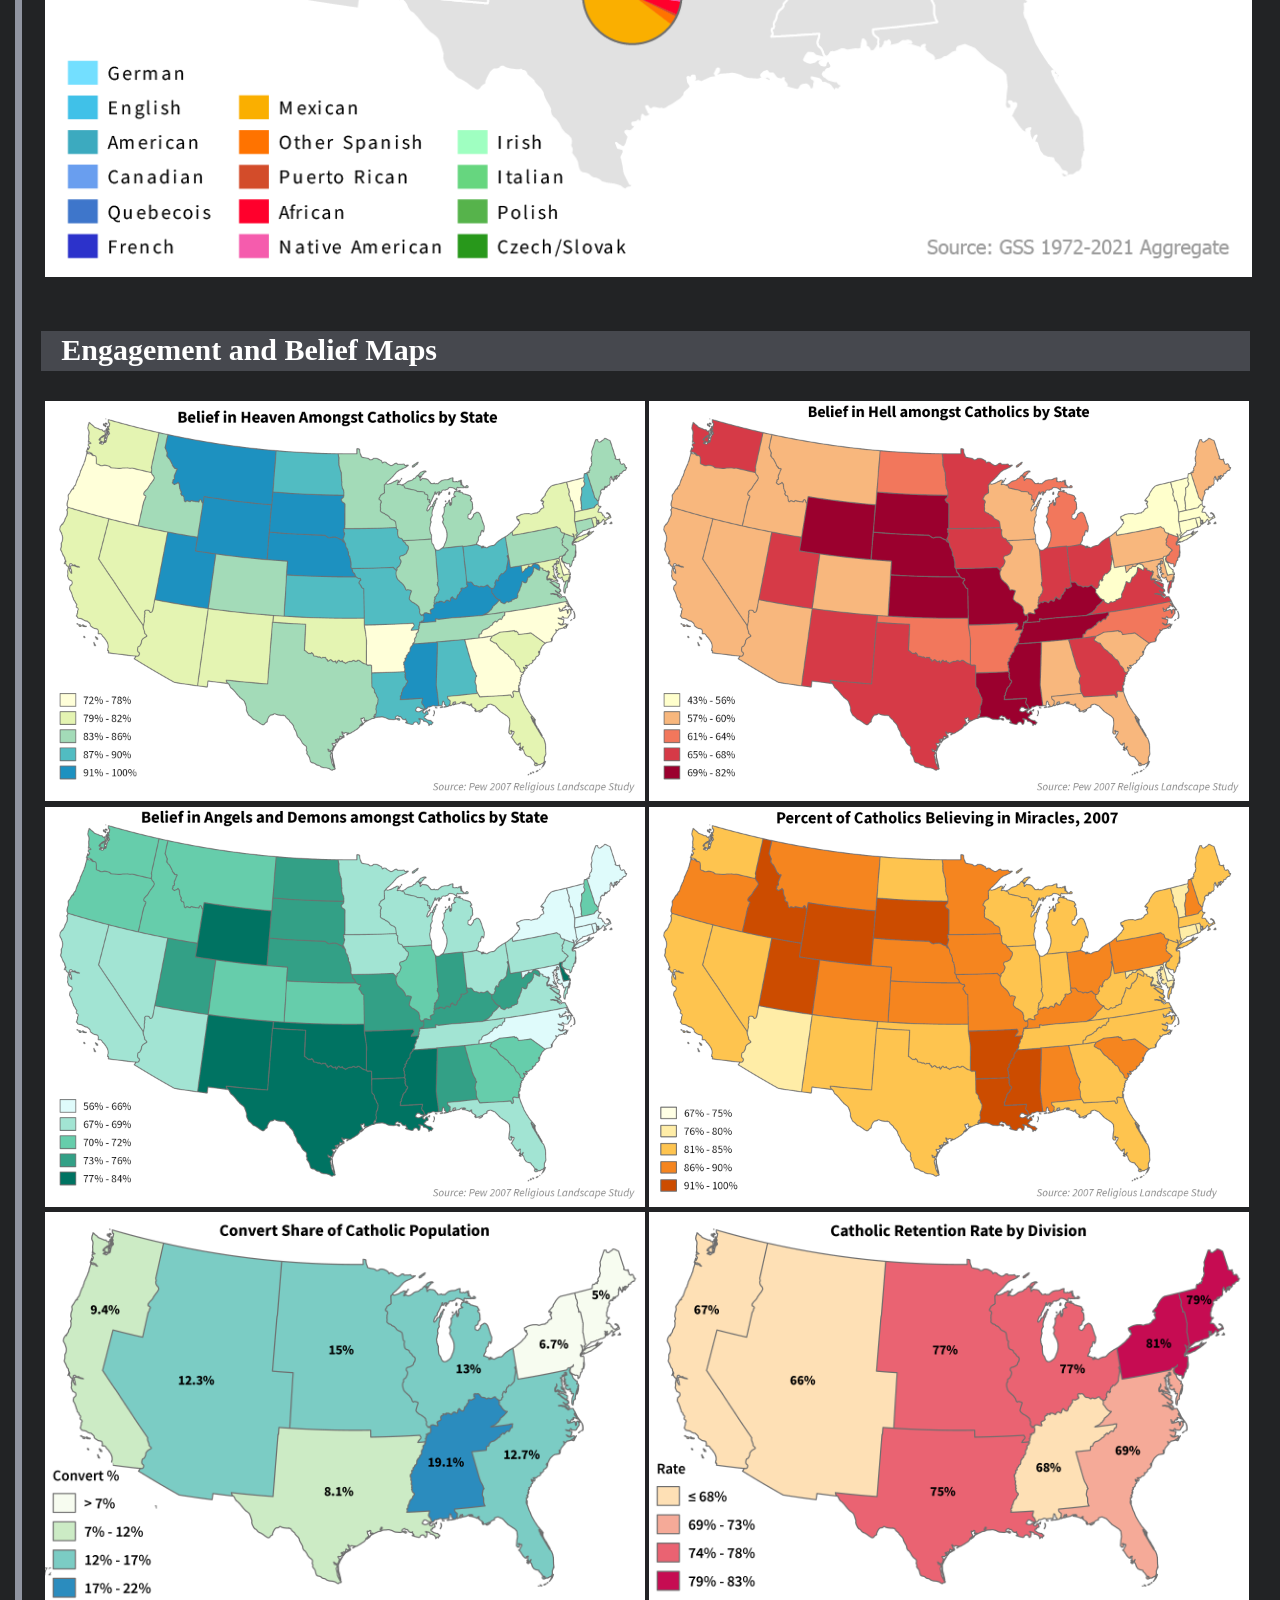
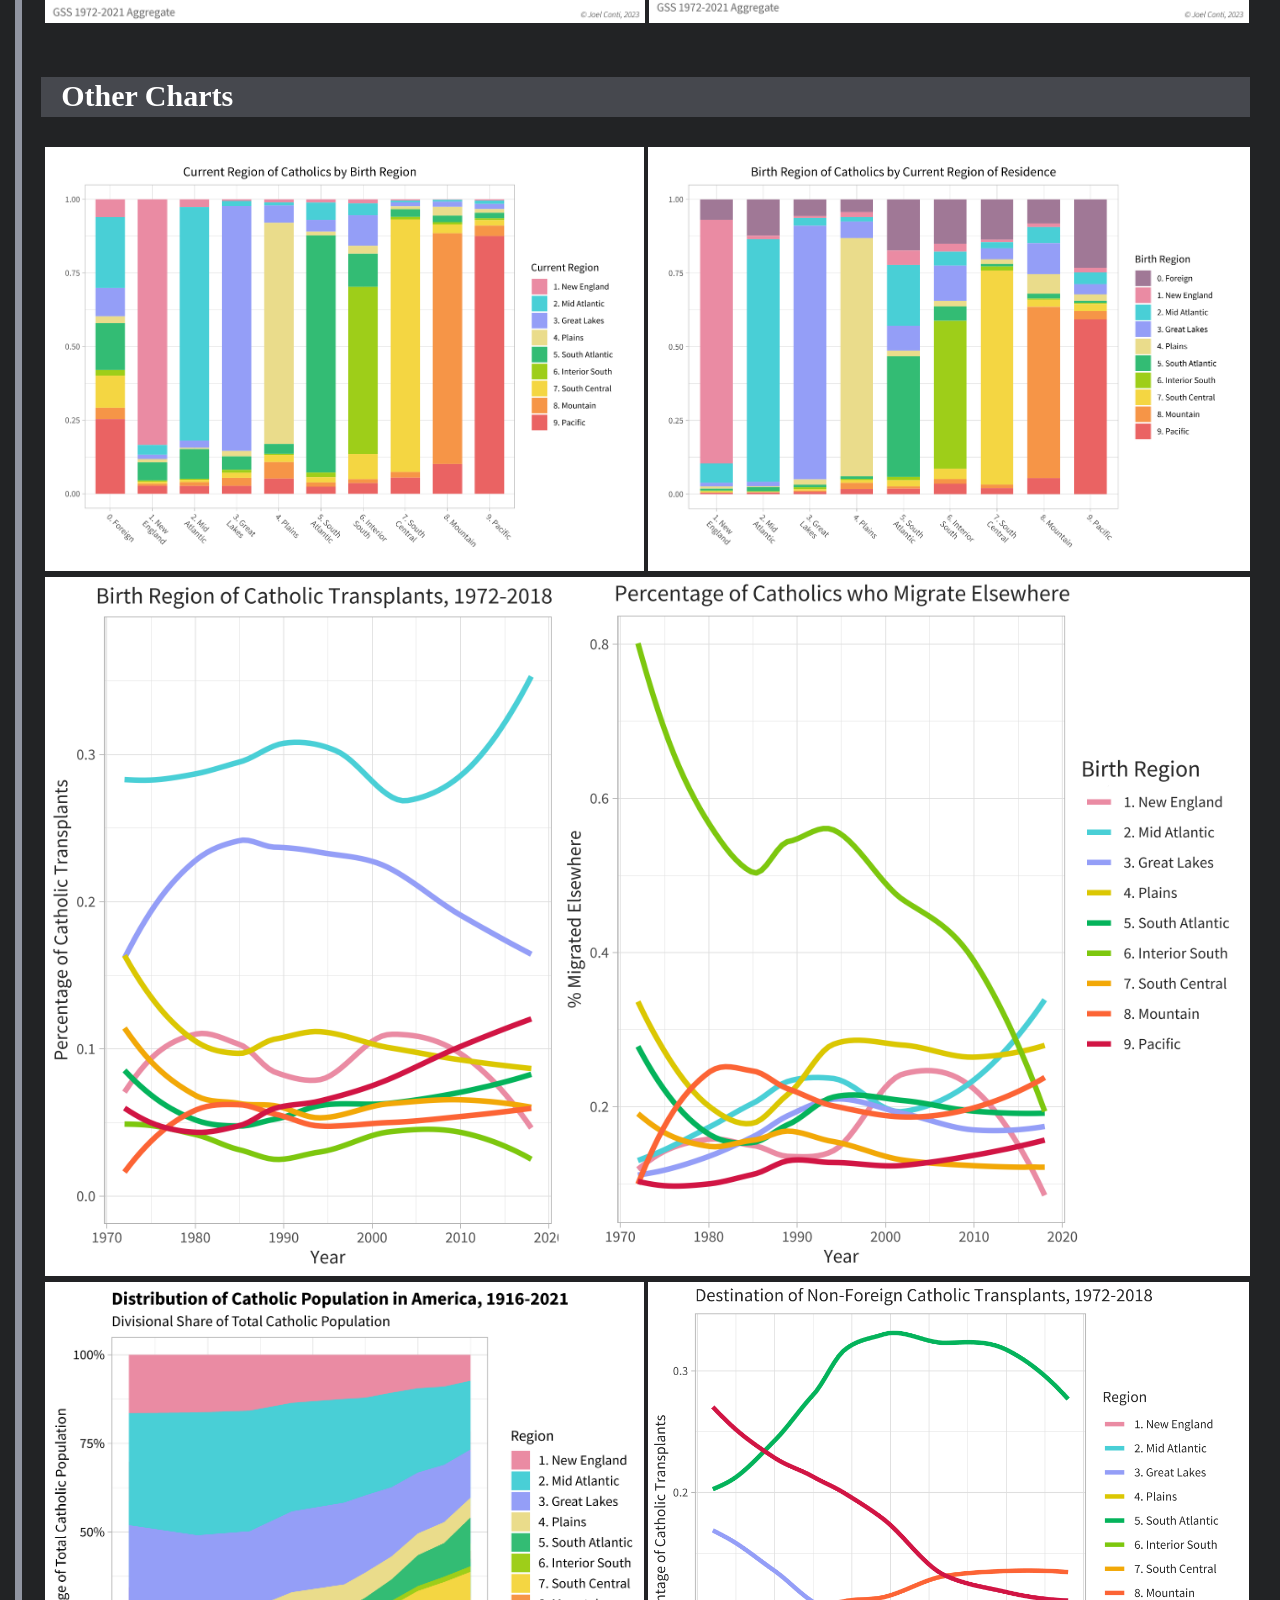
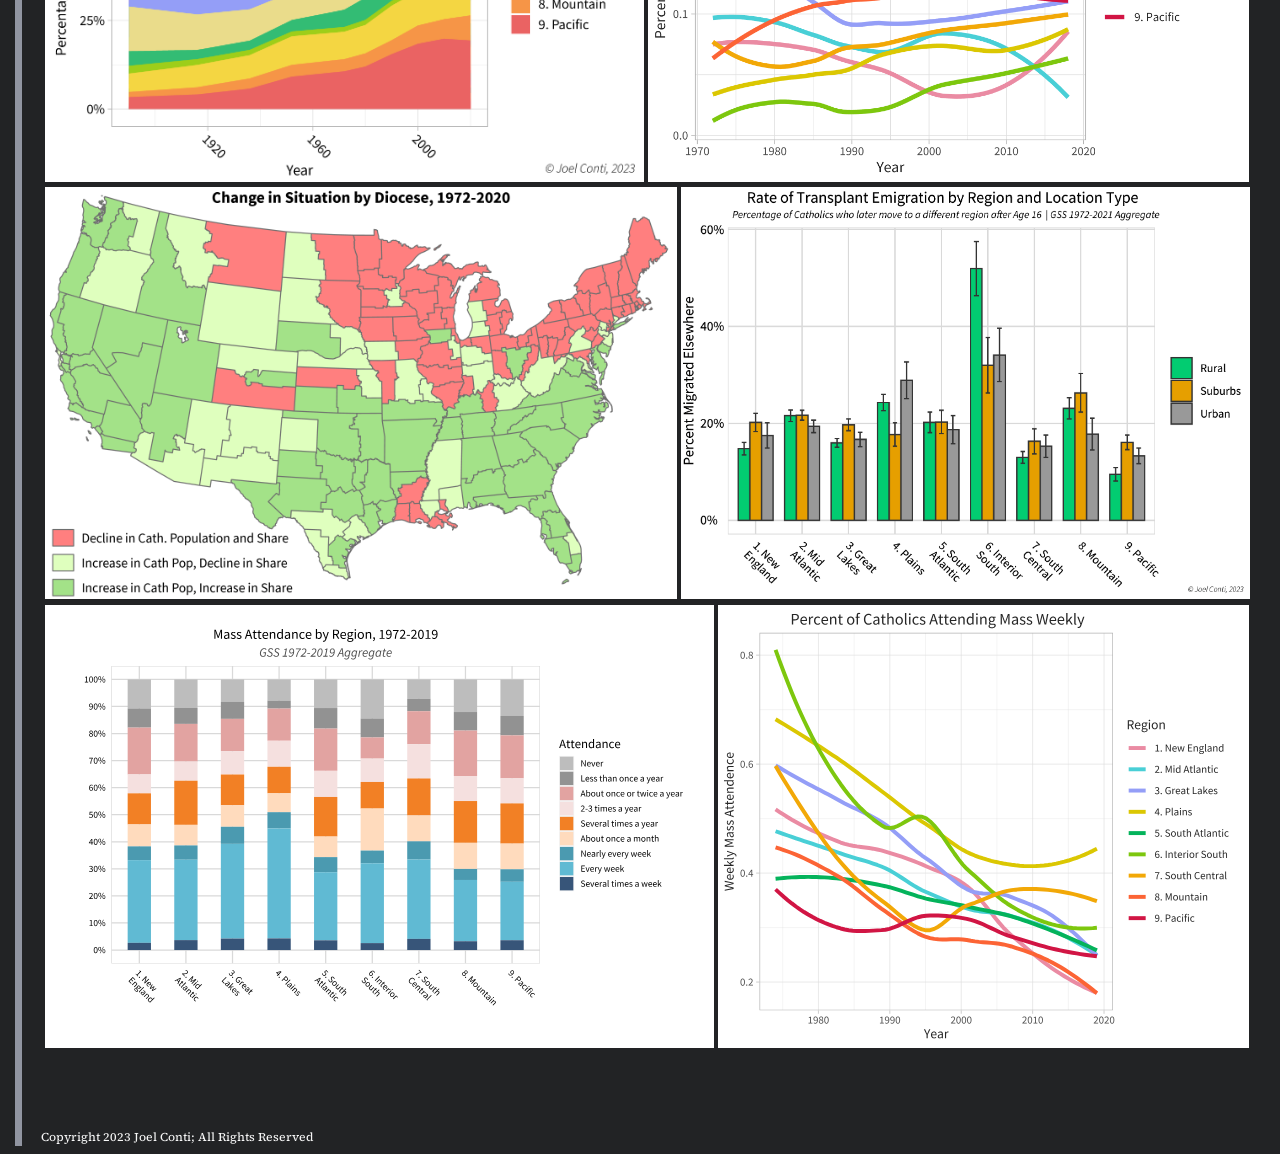
==== commit d9b7a908: "GW2 maps upload - added gw2 maps - fixed hyperlinks between main page & catholic page, - added link " ====
--- a/catholic.html
+++ b/catholic.html
@@ -19,11 +19,11 @@
 <h2>Catholic Data Visualizations</h2>
 <div style = "padding-right: 700px;	font-size: 16px; line-height: 1.25;">This page serves as a portfolio of data visualizations produced for my thesis, <br><i>"The Geographic Roots of Cultural and Liturgical Differences Amongst American Catholics"</i><br>produced in partial fulfilment of the requirements for my M.S. in Cartography. </div>
 <br>
-<div style = "padding-right: 800px;	font-size: 18px;"><b>For the full thesis, contact me at <a href = "mailto: jconti4@gmu.edu">jconti4@gmu.edu</a></b></div>
-<br>
-
-
-<h5><b><a href = "hadaril.github.io">Click Here</a></b> to return to the main page.</h5>
+<div style = "padding-right: 800px;	font-size: 18px;"><b>Link to the thesis: <u><a href = "http://mars.gmu.edu/handle/1920/13342">Click Here</a></b></u></div>
+<br>
+
+
+<h5><b><a href = "https://hadaril.github.io">Click Here</a></b> to return to the main page.</h5>
 <h3>Population Maps</h3>
 <div class="PortfolioGallery2">
 	<div class="row">
